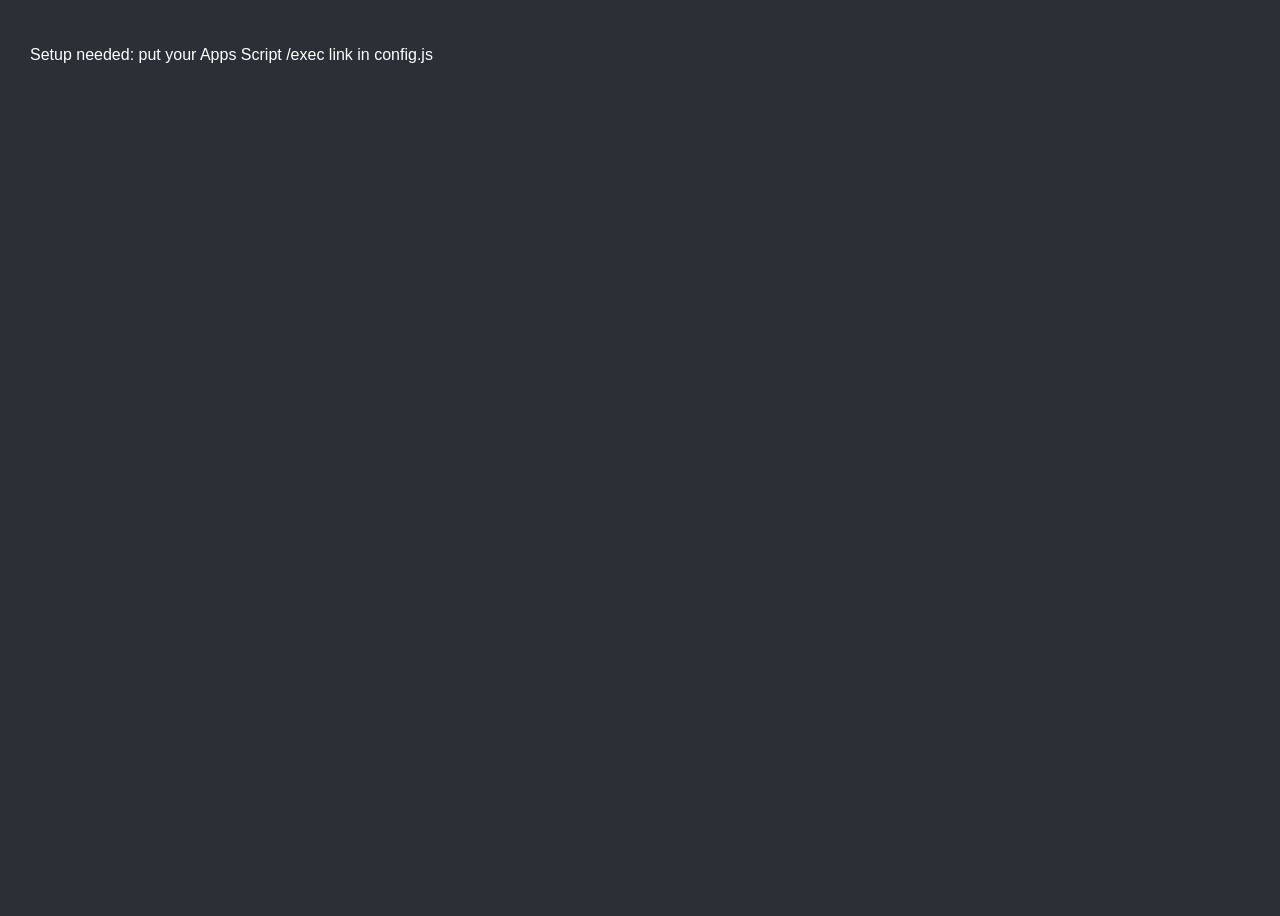
==== domain-hosting/index.html @ 6570f395 "Armedias ISP Software: Apps Script app, Master Console, domain pages Co-Authored-By: Claude Opus 5.5" ====
<!DOCTYPE html>
<html lang="en">
<head>
  <meta charset="UTF-8">
  <meta name="viewport" content="width=device-width, initial-scale=1.0">
  <title>Armedias ISP Software — Login</title>
  <link rel="icon" type="image/png" href="/logo.png">
  <style>
    html, body { margin:0; padding:0; height:100%; background:#2B2F36; }
    iframe { position:fixed; inset:0; width:100%; height:100%; border:0; display:block; }
  </style>
</head>
<body>
  <!-- The Google link comes from /config.js -->
  <iframe id="app"
          title="Armedias ISP Software"
          allow="clipboard-write"></iframe>
  <script src="/config.js"></script>
  <script>
    var u = window.ARMEDIAS_APP_URL || '';
    if (!/^https:\/\/script\.google\.com\//.test(u)) {
      document.body.innerHTML = '<p style="color:#fff;font-family:sans-serif;padding:30px">Setup needed: put your Apps Script /exec link in config.js</p>';
    } else {
      document.getElementById('app').src = u + '';
    }
  </script>
</body>
</html>
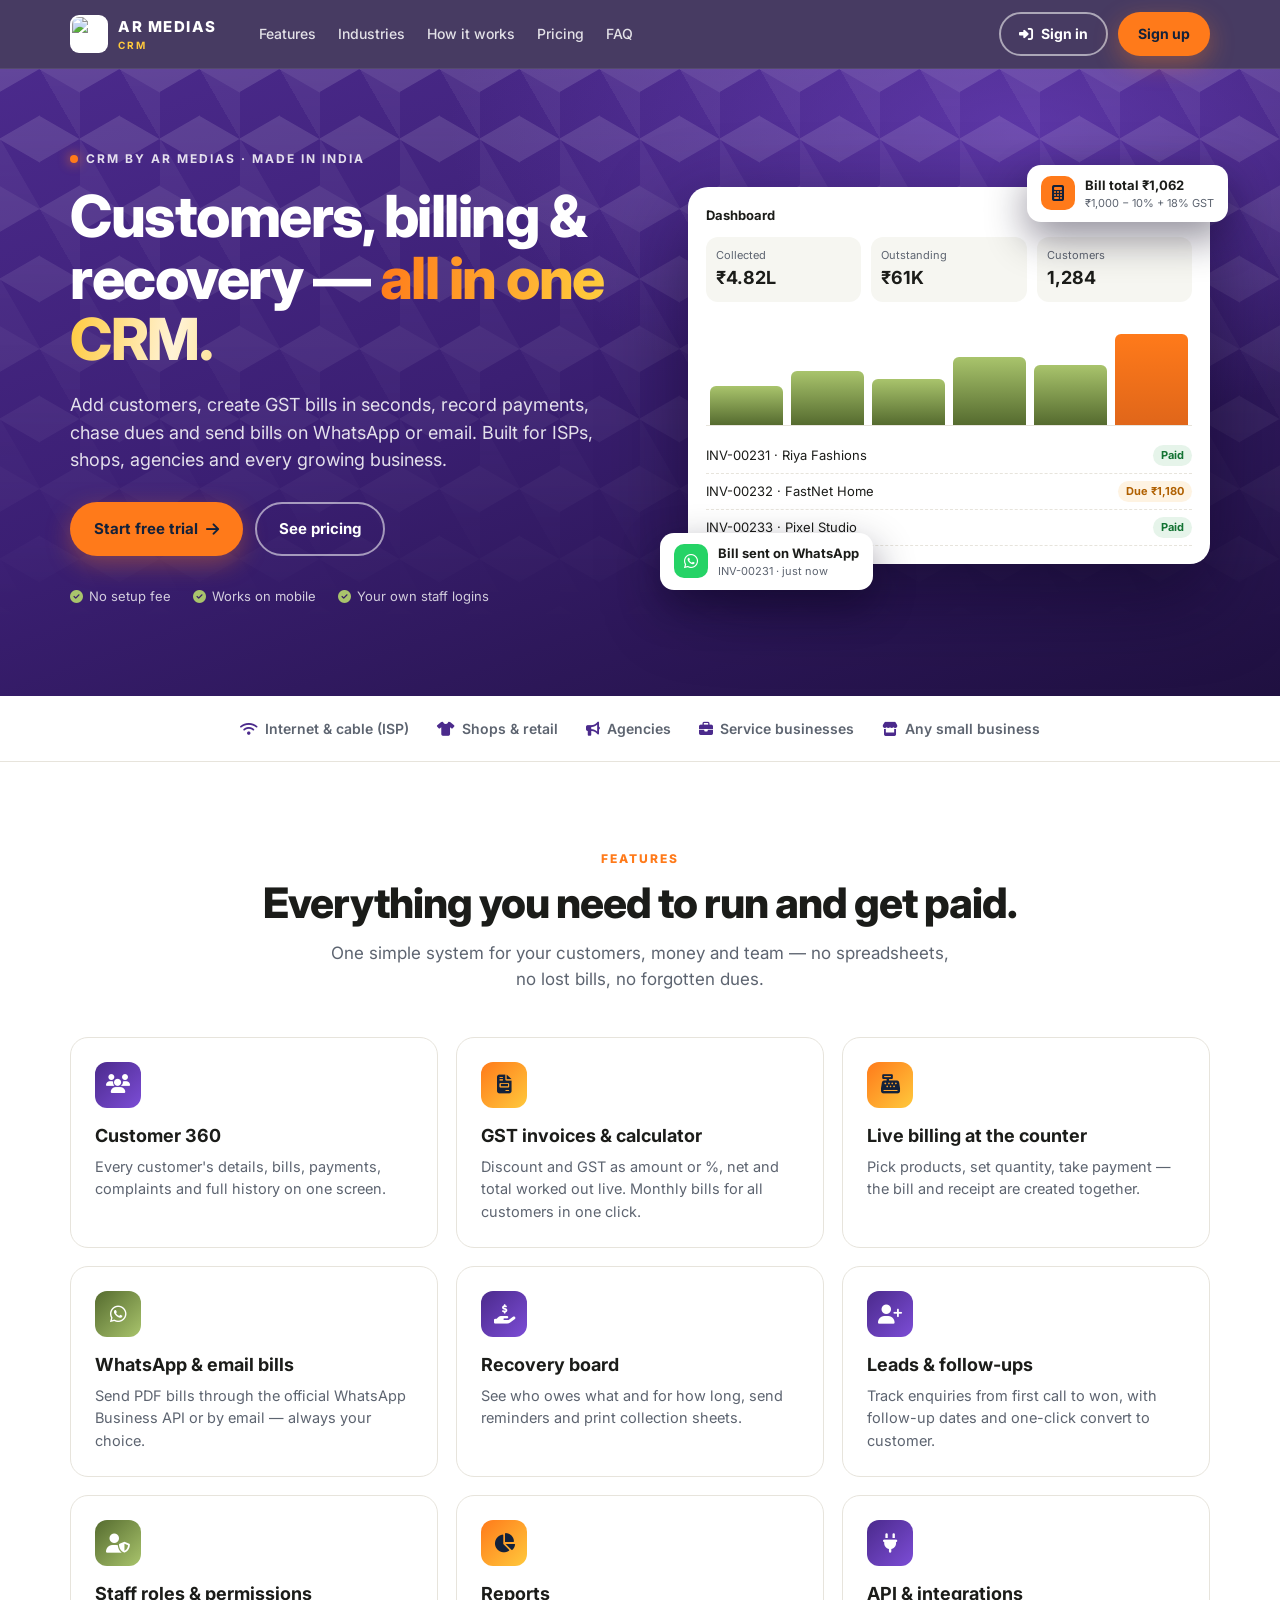
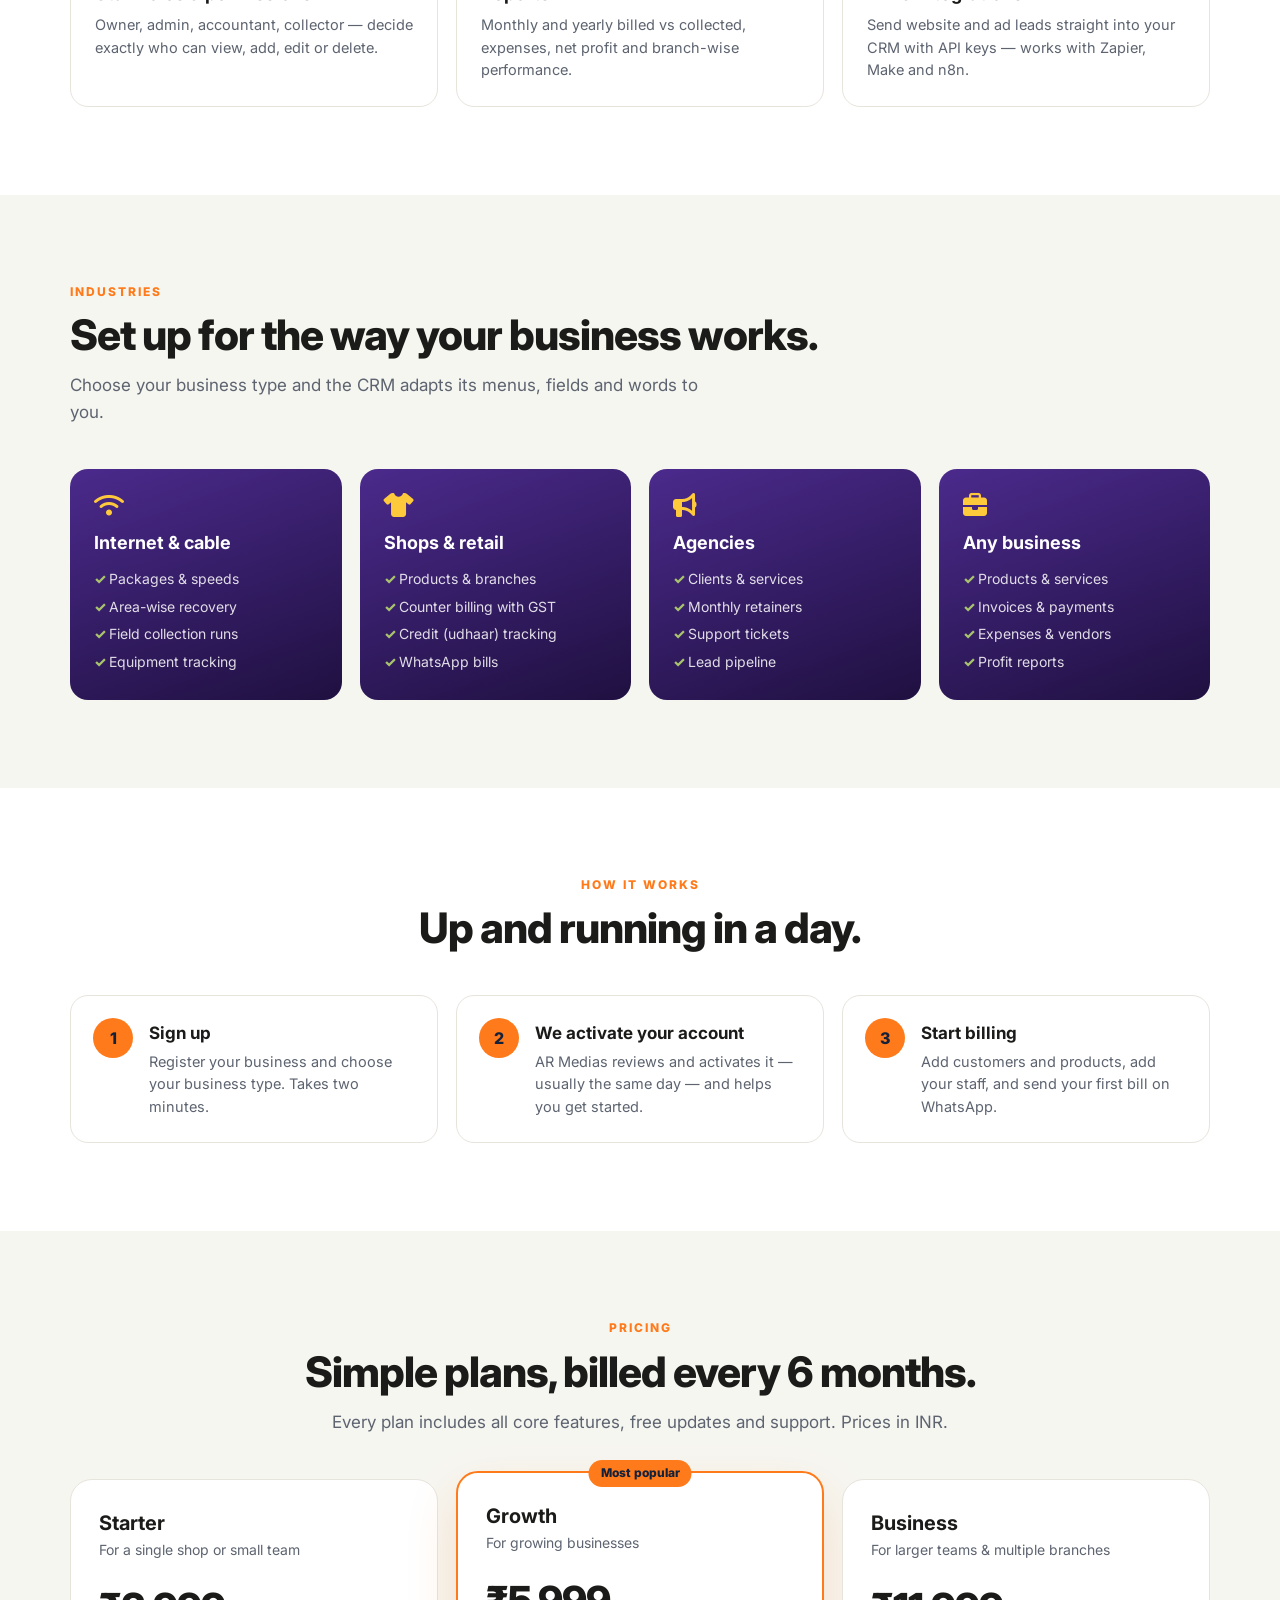
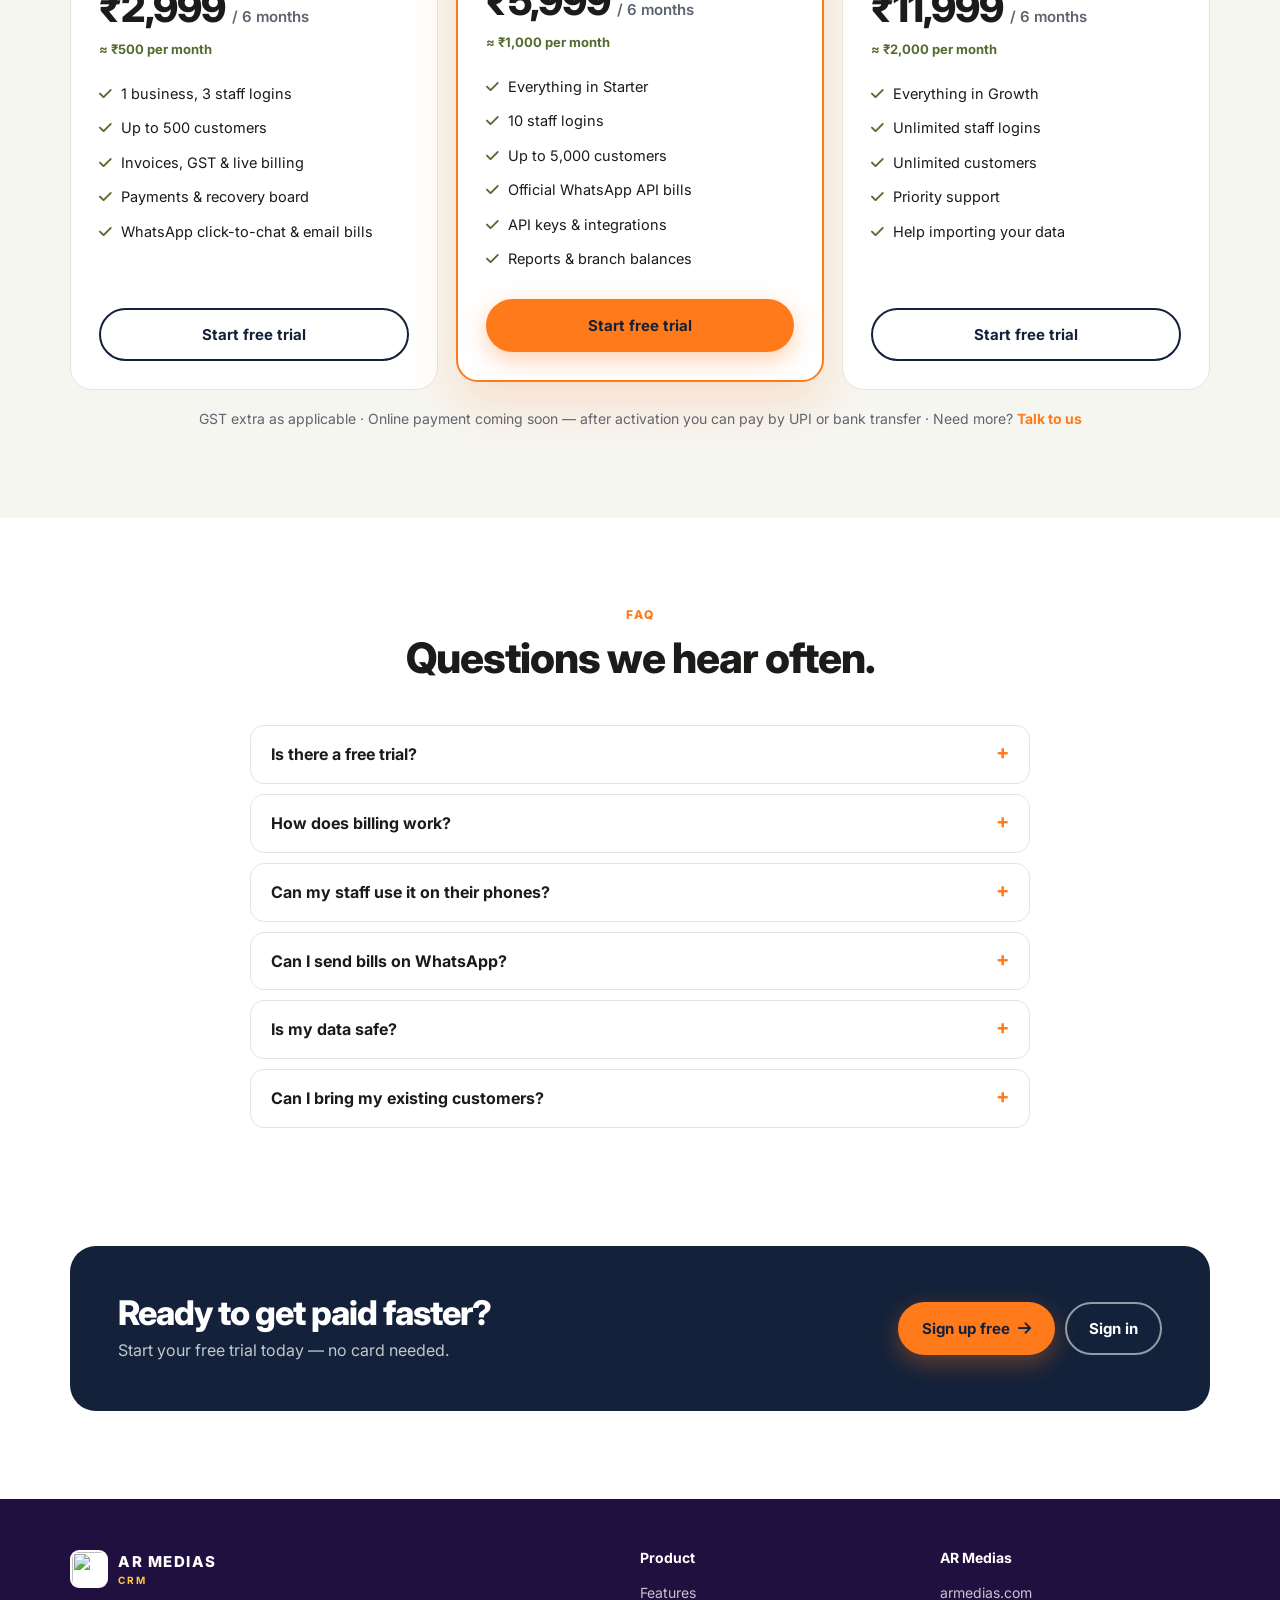
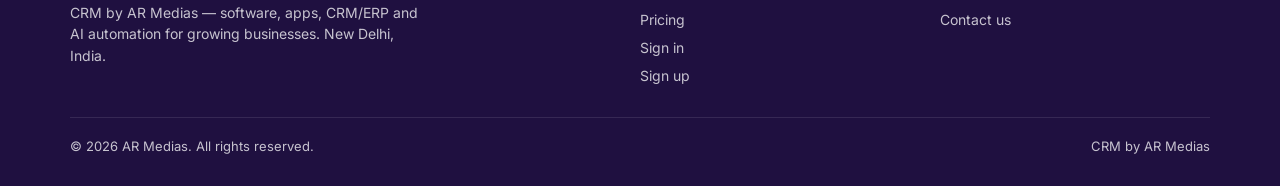
==== commit 73498d3c: "Sales landing page at crm.armedias.com (AR Medias style, pricing, sign in/up top-right), app moved t" ====
--- a/domain-hosting/index.html
+++ b/domain-hosting/index.html
@@ -3,26 +3,346 @@
 <head>
   <meta charset="UTF-8">
   <meta name="viewport" content="width=device-width, initial-scale=1.0">
-  <title>Armedias ISP Software — Login</title>
+  <title>AR Medias CRM — Customers, billing & recovery for growing businesses</title>
+  <meta name="description" content="AR Medias CRM: manage customers, leads, invoices with GST, live billing, payments, recovery and WhatsApp/email bills in one place. Built for ISPs, retail shops, agencies and service businesses in India.">
+  <meta property="og:title" content="AR Medias CRM — CRM by AR Medias">
+  <meta property="og:description" content="Customers, billing, GST invoices, recovery and WhatsApp bills in one simple CRM.">
+  <meta property="og:image" content="https://crm.armedias.com/logo.png">
+  <meta name="theme-color" content="#3B1F73">
   <link rel="icon" type="image/png" href="/logo.png">
+  <link rel="preconnect" href="https://fonts.googleapis.com">
+  <link rel="preconnect" href="https://fonts.gstatic.com" crossorigin>
+  <link href="https://fonts.googleapis.com/css2?family=Inter:wght@400;500;600;700;800&display=swap" rel="stylesheet">
+  <link rel="stylesheet" href="https://cdnjs.cloudflare.com/ajax/libs/font-awesome/6.5.1/css/all.min.css">
   <style>
-    html, body { margin:0; padding:0; height:100%; background:#2B2F36; }
-    iframe { position:fixed; inset:0; width:100%; height:100%; border:0; display:block; }
+    /* AR Medias design system (from armedias.com) */
+    :root {
+      --purple-1:#4B2A8C; --purple-2:#3B1F73; --purple-3:#1F1040; --violet:#7C4DD6;
+      --orange:#FF7A1A; --gold:#FFC93C; --cream:#FFF3D6;
+      --navy:#13213A; --ink:#1B1C19; --muted:#5d6470; --line:#e7e4dc; --soft:#f6f6f1;
+      --green:#556B2F; --green-2:#A9C46C;
+      --radius:18px;
+    }
+    * { box-sizing:border-box; margin:0; padding:0; }
+    html { scroll-behavior:smooth; }
+    body { font-family:'Inter', ui-sans-serif, system-ui, sans-serif; color:var(--ink); background:#fff; line-height:1.55; -webkit-font-smoothing:antialiased; }
+    a { color:inherit; text-decoration:none; }
+    img { max-width:100%; display:block; }
+    .wrap { max-width:1180px; margin:0 auto; padding:0 20px; }
+    .gold { background:linear-gradient(100deg, #FF7A1A 0%, #FFC93C 30%, #FFF3D6 45%, #FFC93C 60%, #FF7A1A 100%); background-size:200% auto;
+            -webkit-background-clip:text; background-clip:text; color:transparent; animation:shine 6s linear infinite; }
+    @keyframes shine { to { background-position:200% center; } }
+    @media (prefers-reduced-motion: reduce) { .gold { animation:none; } }
+
+    /* buttons */
+    .btn { display:inline-flex; align-items:center; justify-content:center; gap:8px; border-radius:999px; padding:13px 22px; font-weight:700; font-size:15px; border:2px solid transparent; cursor:pointer; transition:transform .15s, box-shadow .15s, background .15s; white-space:nowrap; }
+    .btn:hover { transform:translateY(-1px); }
+    .btn-orange { background:var(--orange); color:var(--navy); box-shadow:0 8px 24px rgba(255,122,26,.35); }
+    .btn-orange:hover { box-shadow:0 10px 30px rgba(255,122,26,.5); }
+    .btn-ghost { border-color:rgba(255,255,255,.55); color:#fff; }
+    .btn-ghost:hover { background:rgba(255,255,255,.1); }
+    .btn-navy { background:var(--navy); color:#fff; }
+    .btn-line { border-color:var(--navy); color:var(--navy); }
+
+    /* nav */
+    .nav { position:sticky; top:0; z-index:50; background:rgba(31,16,64,.82); backdrop-filter:blur(12px); -webkit-backdrop-filter:blur(12px); border-bottom:1px solid rgba(255,255,255,.08); }
+    .nav .wrap { display:flex; align-items:center; gap:24px; height:68px; }
+    .brand { display:flex; align-items:center; gap:10px; color:#fff; font-weight:800; letter-spacing:1.5px; font-size:15px; }
+    .brand img { width:38px; height:38px; border-radius:9px; background:#fff; padding:2px; }
+    .brand small { display:block; font-size:10px; letter-spacing:2px; color:var(--gold); font-weight:700; }
+    .nav-links { display:flex; gap:22px; margin-left:18px; }
+    .nav-links a { color:rgba(255,255,255,.85); font-size:14px; font-weight:500; }
+    .nav-links a:hover { color:#fff; }
+    .nav-cta { margin-left:auto; display:flex; gap:10px; align-items:center; }
+    .nav-cta .btn { padding:9px 18px; font-size:14px; }
+    .menu-btn { display:none; margin-left:auto; background:none; border:none; color:#fff; font-size:22px; cursor:pointer; }
+
+    /* hero */
+    .hero { position:relative; overflow:hidden; color:#fff;
+      background:radial-gradient(960px 480px at 80% 10%, rgba(124,77,214,.5), transparent 60%), linear-gradient(160deg, var(--purple-1) 0%, var(--purple-2) 45%, var(--purple-3) 100%); }
+    .hero::before { content:''; position:absolute; inset:0; opacity:.13;
+      background-image:linear-gradient(30deg, #fff 12%, transparent 12.5%, transparent 87%, #fff 87.5%, #fff), linear-gradient(150deg, #fff 12%, transparent 12.5%, transparent 87%, #fff 87.5%, #fff), linear-gradient(30deg, #fff 12%, transparent 12.5%, transparent 87%, #fff 87.5%, #fff), linear-gradient(150deg, #fff 12%, transparent 12.5%, transparent 87%, #fff 87.5%, #fff), linear-gradient(60deg, #ffffff77 25%, transparent 25.5%, transparent 75%, #ffffff77 75%, #ffffff77);
+      background-size:80px 140px; background-position:0 0, 0 0, 40px 70px, 40px 70px, 0 0; mask-image:linear-gradient(to bottom, #000, transparent 90%); -webkit-mask-image:linear-gradient(to bottom, #000, transparent 90%); }
+    .hero .wrap { position:relative; display:grid; grid-template-columns:1.05fr .95fr; gap:40px; align-items:center; padding-top:76px; padding-bottom:90px; }
+    .eyebrow { display:inline-flex; align-items:center; gap:8px; font-size:12px; font-weight:700; letter-spacing:2px; text-transform:uppercase; color:rgba(255,255,255,.85); margin-bottom:18px; }
+    .eyebrow::before { content:''; width:8px; height:8px; border-radius:50%; background:var(--orange); box-shadow:0 0 12px var(--orange); }
+    h1 { font-size:58px; line-height:1.06; letter-spacing:-1.5px; font-weight:800; margin-bottom:20px; }
+    .lead { font-size:18px; color:rgba(255,255,255,.86); max-width:560px; margin-bottom:28px; }
+    .hero-ctas { display:flex; gap:12px; flex-wrap:wrap; margin-bottom:30px; }
+    .trust { display:flex; gap:22px; flex-wrap:wrap; font-size:13px; color:rgba(255,255,255,.78); }
+    .trust i { color:var(--green-2); margin-right:6px; }
+
+    /* hero mock */
+    .mock { position:relative; }
+    .mock-card { background:#fff; color:var(--ink); border-radius:20px; box-shadow:0 30px 80px rgba(10,4,30,.5); padding:18px; }
+    .mock-top { display:flex; justify-content:space-between; align-items:center; margin-bottom:12px; font-size:13px; color:var(--muted); }
+    .mock-top b { color:var(--ink); }
+    .mock-kpis { display:grid; grid-template-columns:repeat(3,1fr); gap:10px; margin-bottom:14px; }
+    .kpi { background:var(--soft); border-radius:12px; padding:10px; }
+    .kpi span { font-size:11px; color:var(--muted); display:block; }
+    .kpi b { font-size:18px; }
+    .bars { display:flex; align-items:flex-end; gap:8px; height:110px; padding:6px 4px 0; border-bottom:1px solid var(--line); }
+    .bars i { flex:1; border-radius:6px 6px 0 0; background:linear-gradient(to top, var(--green), var(--green-2)); }
+    .bars i.hi { background:linear-gradient(to top, #e0661a, var(--orange)); }
+    .mock-rows { margin-top:12px; font-size:13px; }
+    .mock-rows div { display:flex; justify-content:space-between; padding:7px 0; border-bottom:1px dashed var(--line); }
+    .pill { font-size:11px; font-weight:700; padding:2px 8px; border-radius:999px; }
+    .pill.ok { background:#e6f4ea; color:#137333; } .pill.due { background:#fef3e2; color:#b06000; }
+    .float { position:absolute; background:#fff; color:var(--ink); border-radius:14px; padding:10px 14px; box-shadow:0 16px 40px rgba(10,4,30,.45); font-size:13px; display:flex; gap:10px; align-items:center; }
+    .float .ic { width:34px; height:34px; border-radius:10px; display:grid; place-items:center; color:#fff; font-size:16px; }
+    .float.wa { left:-28px; bottom:-26px; } .float.wa .ic { background:#25D366; }
+    .float.gst { right:-18px; top:-22px; } .float.gst .ic { background:var(--orange); color:var(--navy); }
+    .float small { display:block; color:var(--muted); font-size:11px; }
+
+    /* sections */
+    section { padding:88px 0; }
+    .soft { background:var(--soft); }
+    .kicker { font-size:12px; font-weight:800; letter-spacing:2px; text-transform:uppercase; color:var(--orange); margin-bottom:10px; }
+    h2 { font-size:42px; line-height:1.12; letter-spacing:-1px; font-weight:800; margin-bottom:14px; color:var(--ink); }
+    .sub { color:var(--muted); font-size:17px; max-width:640px; }
+    .head { margin-bottom:44px; }
+    .head.center { text-align:center; } .head.center .sub { margin:0 auto; }
+
+    .strip { background:#fff; border-bottom:1px solid var(--line); padding:22px 0; }
+    .strip .wrap { display:flex; gap:28px; flex-wrap:wrap; justify-content:center; align-items:center; color:var(--muted); font-weight:600; font-size:14px; }
+    .strip i { color:var(--purple-1); margin-right:7px; }
+
+    .grid { display:grid; gap:18px; }
+    .g3 { grid-template-columns:repeat(3, 1fr); } .g4 { grid-template-columns:repeat(4, 1fr); }
+    .card { background:#fff; border:1px solid var(--line); border-radius:var(--radius); padding:24px; transition:transform .15s, box-shadow .15s; }
+    .card:hover { transform:translateY(-3px); box-shadow:0 14px 34px rgba(31,16,64,.1); }
+    .card .ic { width:46px; height:46px; border-radius:12px; display:grid; place-items:center; font-size:19px; margin-bottom:14px; color:#fff; background:linear-gradient(135deg, var(--purple-1), var(--violet)); }
+    .card .ic.o { background:linear-gradient(135deg, var(--orange), var(--gold)); color:var(--navy); }
+    .card .ic.g { background:linear-gradient(135deg, var(--green), var(--green-2)); }
+    .card h3 { font-size:18px; margin-bottom:6px; }
+    .card p { color:var(--muted); font-size:14.5px; }
+
+    .ind { border-radius:var(--radius); padding:24px; color:#fff; background:linear-gradient(160deg, var(--purple-1), var(--purple-3)); }
+    .ind i { font-size:24px; color:var(--gold); margin-bottom:12px; display:block; }
+    .ind h3 { margin-bottom:8px; font-size:18px; }
+    .ind ul { list-style:none; font-size:14px; color:rgba(255,255,255,.85); }
+    .ind li { padding:3px 0; } .ind li::before { content:'✓ '; color:var(--green-2); font-weight:800; }
+
+    .steps { counter-reset:s; }
+    .step { position:relative; padding:24px 24px 24px 78px; background:#fff; border:1px solid var(--line); border-radius:var(--radius); }
+    .step::before { counter-increment:s; content:counter(s); position:absolute; left:22px; top:22px; width:40px; height:40px; border-radius:50%; display:grid; place-items:center; font-weight:800; background:var(--orange); color:var(--navy); }
+    .step h3 { font-size:17px; margin-bottom:4px; } .step p { color:var(--muted); font-size:14.5px; }
+
+    /* pricing */
+    .price-note { text-align:center; color:var(--muted); font-size:14px; margin-top:18px; }
+    .plan { position:relative; background:#fff; border:1px solid var(--line); border-radius:22px; padding:28px; display:flex; flex-direction:column; }
+    .plan.hot { border:2px solid var(--orange); box-shadow:0 22px 50px rgba(255,122,26,.18); transform:translateY(-8px); }
+    .plan .tag { position:absolute; top:-13px; left:50%; transform:translateX(-50%); background:var(--orange); color:var(--navy); font-size:12px; font-weight:800; padding:4px 12px; border-radius:999px; }
+    .plan h3 { font-size:20px; } .plan .for { color:var(--muted); font-size:14px; margin-bottom:16px; }
+    .amount { font-size:40px; font-weight:800; letter-spacing:-1px; }
+    .amount small { font-size:15px; color:var(--muted); font-weight:600; letter-spacing:0; }
+    .permo { color:var(--green); font-weight:700; font-size:13px; margin-bottom:18px; }
+    .plan ul { list-style:none; margin-bottom:22px; flex:1; }
+    .plan li { padding:6px 0; font-size:14.5px; display:flex; gap:9px; }
+    .plan li i { color:var(--green); margin-top:4px; }
+    .plan .btn { width:100%; }
+
+    .faq details { background:#fff; border:1px solid var(--line); border-radius:14px; padding:16px 20px; margin-bottom:10px; }
+    .faq summary { cursor:pointer; font-weight:700; list-style:none; display:flex; justify-content:space-between; gap:12px; }
+    .faq summary::after { content:'+'; color:var(--orange); font-size:20px; line-height:1; }
+    .faq details[open] summary::after { content:'–'; }
+    .faq p { color:var(--muted); margin-top:10px; font-size:15px; }
+
+    .cta-band { background:var(--navy); color:#fff; border-radius:26px; padding:48px; display:flex; justify-content:space-between; align-items:center; gap:24px; flex-wrap:wrap; }
+    .cta-band h2 { color:#fff; font-size:34px; margin-bottom:6px; }
+    .cta-band p { color:rgba(255,255,255,.75); }
+
+    footer { background:var(--purple-3); color:rgba(255,255,255,.75); padding:48px 0 30px; font-size:14px; }
+    footer .cols { display:grid; grid-template-columns:2fr 1fr 1fr; gap:30px; margin-bottom:28px; }
+    footer h4 { color:#fff; margin-bottom:10px; font-size:14px; }
+    footer a { display:block; padding:3px 0; } footer a:hover { color:#fff; }
+    footer .copy { border-top:1px solid rgba(255,255,255,.1); padding-top:18px; display:flex; justify-content:space-between; flex-wrap:wrap; gap:10px; font-size:13px; }
+
+    /* responsive */
+    @media (max-width: 980px) {
+      .hero .wrap { grid-template-columns:1fr; padding-top:48px; }
+      .mock { max-width:520px; margin:10px auto 30px; }
+      .g4 { grid-template-columns:repeat(2,1fr); } .g3 { grid-template-columns:1fr 1fr; }
+      .plan.hot { transform:none; }
+    }
+    @media (max-width: 760px) {
+      .nav-links { display:none; position:absolute; top:68px; left:0; right:0; background:var(--purple-3); flex-direction:column; padding:16px 20px; gap:14px; margin:0; }
+      .nav-links.open { display:flex; }
+      .menu-btn { display:block; margin-left:0; }
+      .nav-cta { margin-left:auto; }
+      .nav-cta .btn { padding:8px 12px; font-size:13px; }
+      h1 { font-size:38px; letter-spacing:-1px; } h2 { font-size:30px; }
+      section { padding:62px 0; }
+      .g3, .g4 { grid-template-columns:1fr; }
+      .float.wa { left:4px; bottom:-30px; } .float.gst { right:4px; }
+      .cta-band { padding:30px; }
+      footer .cols { grid-template-columns:1fr; }
+    }
   </style>
 </head>
 <body>
-  <!-- The Google link comes from /config.js -->
-  <iframe id="app"
-          title="Armedias ISP Software"
-          allow="clipboard-write"></iframe>
-  <script src="/config.js"></script>
+  <!-- ============ NAV ============ -->
+  <nav class="nav">
+    <div class="wrap">
+      <button class="menu-btn" aria-label="Menu" onclick="document.getElementById('links').classList.toggle('open')"><i class="fas fa-bars"></i></button>
+      <a class="brand" href="/"><img src="/logo.png" alt="AR Medias"><span>AR MEDIAS<small>CRM</small></span></a>
+      <div class="nav-links" id="links">
+        <a href="#features">Features</a><a href="#industries">Industries</a><a href="#how">How it works</a><a href="#pricing">Pricing</a><a href="#faq">FAQ</a>
+      </div>
+      <div class="nav-cta">
+        <a class="btn btn-ghost signin" href="/app"><i class="fas fa-right-to-bracket"></i> Sign in</a>
+        <a class="btn btn-orange" href="/app?signup">Sign up</a>
+      </div>
+    </div>
+  </nav>
+
+  <!-- ============ HERO ============ -->
+  <header class="hero">
+    <div class="wrap">
+      <div>
+        <div class="eyebrow">CRM by AR Medias · Made in India</div>
+        <h1>Customers, billing &amp; recovery — <span class="gold">all in one CRM.</span></h1>
+        <p class="lead">Add customers, create GST bills in seconds, record payments, chase dues and send bills on WhatsApp or email. Built for ISPs, shops, agencies and every growing business.</p>
+        <div class="hero-ctas">
+          <a class="btn btn-orange" href="/app?signup">Start free trial <i class="fas fa-arrow-right"></i></a>
+          <a class="btn btn-ghost" href="#pricing">See pricing</a>
+        </div>
+        <div class="trust"><span><i class="fas fa-circle-check"></i>No setup fee</span><span><i class="fas fa-circle-check"></i>Works on mobile</span><span><i class="fas fa-circle-check"></i>Your own staff logins</span></div>
+      </div>
+      <div class="mock" aria-hidden="true">
+        <div class="mock-card">
+          <div class="mock-top"><b>Dashboard</b><span>This month</span></div>
+          <div class="mock-kpis">
+            <div class="kpi"><span>Collected</span><b>₹4.82L</b></div>
+            <div class="kpi"><span>Outstanding</span><b>₹61K</b></div>
+            <div class="kpi"><span>Customers</span><b>1,284</b></div>
+          </div>
+          <div class="bars"><i style="height:38%"></i><i style="height:52%"></i><i style="height:45%"></i><i style="height:66%"></i><i style="height:58%"></i><i class="hi" style="height:88%"></i></div>
+          <div class="mock-rows">
+            <div><span>INV-00231 · Riya Fashions</span><span class="pill ok">Paid</span></div>
+            <div><span>INV-00232 · FastNet Home</span><span class="pill due">Due ₹1,180</span></div>
+            <div><span>INV-00233 · Pixel Studio</span><span class="pill ok">Paid</span></div>
+          </div>
+        </div>
+        <div class="float gst"><div class="ic"><i class="fas fa-calculator"></i></div><div><b>Bill total ₹1,062</b><small>₹1,000 − 10% + 18% GST</small></div></div>
+        <div class="float wa"><div class="ic"><i class="fab fa-whatsapp"></i></div><div><b>Bill sent on WhatsApp</b><small>INV-00231 · just now</small></div></div>
+      </div>
+    </div>
+  </header>
+
+  <div class="strip"><div class="wrap">
+    <span><i class="fas fa-wifi"></i>Internet &amp; cable (ISP)</span><span><i class="fas fa-shirt"></i>Shops &amp; retail</span><span><i class="fas fa-bullhorn"></i>Agencies</span><span><i class="fas fa-briefcase"></i>Service businesses</span><span><i class="fas fa-store"></i>Any small business</span>
+  </div></div>
+
+  <!-- ============ FEATURES ============ -->
+  <section id="features">
+    <div class="wrap">
+      <div class="head center"><div class="kicker">Features</div><h2>Everything you need to run and get paid.</h2><p class="sub">One simple system for your customers, money and team — no spreadsheets, no lost bills, no forgotten dues.</p></div>
+      <div class="grid g3">
+        <div class="card"><div class="ic"><i class="fas fa-users"></i></div><h3>Customer 360</h3><p>Every customer's details, bills, payments, complaints and full history on one screen.</p></div>
+        <div class="card"><div class="ic o"><i class="fas fa-file-invoice"></i></div><h3>GST invoices &amp; calculator</h3><p>Discount and GST as amount or %, net and total worked out live. Monthly bills for all customers in one click.</p></div>
+        <div class="card"><div class="ic o"><i class="fas fa-cash-register"></i></div><h3>Live billing at the counter</h3><p>Pick products, set quantity, take payment — the bill and receipt are created together.</p></div>
+        <div class="card"><div class="ic g"><i class="fab fa-whatsapp"></i></div><h3>WhatsApp &amp; email bills</h3><p>Send PDF bills through the official WhatsApp Business API or by email — always your choice.</p></div>
+        <div class="card"><div class="ic"><i class="fas fa-hand-holding-dollar"></i></div><h3>Recovery board</h3><p>See who owes what and for how long, send reminders and print collection sheets.</p></div>
+        <div class="card"><div class="ic"><i class="fas fa-user-plus"></i></div><h3>Leads &amp; follow-ups</h3><p>Track enquiries from first call to won, with follow-up dates and one-click convert to customer.</p></div>
+        <div class="card"><div class="ic g"><i class="fas fa-user-shield"></i></div><h3>Staff roles &amp; permissions</h3><p>Owner, admin, accountant, collector — decide exactly who can view, add, edit or delete.</p></div>
+        <div class="card"><div class="ic o"><i class="fas fa-chart-pie"></i></div><h3>Reports</h3><p>Monthly and yearly billed vs collected, expenses, net profit and branch-wise performance.</p></div>
+        <div class="card"><div class="ic"><i class="fas fa-plug"></i></div><h3>API &amp; integrations</h3><p>Send website and ad leads straight into your CRM with API keys — works with Zapier, Make and n8n.</p></div>
+      </div>
+    </div>
+  </section>
+
+  <!-- ============ INDUSTRIES ============ -->
+  <section id="industries" class="soft">
+    <div class="wrap">
+      <div class="head"><div class="kicker">Industries</div><h2>Set up for the way your business works.</h2><p class="sub">Choose your business type and the CRM adapts its menus, fields and words to you.</p></div>
+      <div class="grid g4">
+        <div class="ind"><i class="fas fa-wifi"></i><h3>Internet &amp; cable</h3><ul><li>Packages &amp; speeds</li><li>Area-wise recovery</li><li>Field collection runs</li><li>Equipment tracking</li></ul></div>
+        <div class="ind"><i class="fas fa-shirt"></i><h3>Shops &amp; retail</h3><ul><li>Products &amp; branches</li><li>Counter billing with GST</li><li>Credit (udhaar) tracking</li><li>WhatsApp bills</li></ul></div>
+        <div class="ind"><i class="fas fa-bullhorn"></i><h3>Agencies</h3><ul><li>Clients &amp; services</li><li>Monthly retainers</li><li>Support tickets</li><li>Lead pipeline</li></ul></div>
+        <div class="ind"><i class="fas fa-briefcase"></i><h3>Any business</h3><ul><li>Products &amp; services</li><li>Invoices &amp; payments</li><li>Expenses &amp; vendors</li><li>Profit reports</li></ul></div>
+      </div>
+    </div>
+  </section>
+
+  <!-- ============ HOW IT WORKS ============ -->
+  <section id="how">
+    <div class="wrap">
+      <div class="head center"><div class="kicker">How it works</div><h2>Up and running in a day.</h2></div>
+      <div class="grid g3 steps">
+        <div class="step"><h3>Sign up</h3><p>Register your business and choose your business type. Takes two minutes.</p></div>
+        <div class="step"><h3>We activate your account</h3><p>AR Medias reviews and activates it — usually the same day — and helps you get started.</p></div>
+        <div class="step"><h3>Start billing</h3><p>Add customers and products, add your staff, and send your first bill on WhatsApp.</p></div>
+      </div>
+    </div>
+  </section>
+
+  <!-- ============ PRICING ============ -->
+  <section id="pricing" class="soft">
+    <div class="wrap">
+      <div class="head center"><div class="kicker">Pricing</div><h2>Simple plans, billed every 6 months.</h2><p class="sub">Every plan includes all core features, free updates and support. Prices in INR.</p></div>
+      <div class="grid g3" id="plans"></div>
+      <p class="price-note">GST extra as applicable · Online payment coming soon — after activation you can pay by UPI or bank transfer · Need more? <a href="https://armedias.com/#contact" style="color:var(--orange);font-weight:700">Talk to us</a></p>
+    </div>
+  </section>
+
+  <!-- ============ FAQ ============ -->
+  <section id="faq">
+    <div class="wrap" style="max-width:820px">
+      <div class="head center"><div class="kicker">FAQ</div><h2>Questions we hear often.</h2></div>
+      <div class="faq">
+        <details><summary>Is there a free trial?</summary><p>Yes. Sign up and we activate a free trial so you can try everything with your own data before you pay.</p></details>
+        <details><summary>How does billing work?</summary><p>Plans are billed every 6 months. We remind you before your plan ends, and you can renew or upgrade any time.</p></details>
+        <details><summary>Can my staff use it on their phones?</summary><p>Yes — it works in any browser on mobile, tablet or computer. Each staff member gets their own login with the permissions you choose.</p></details>
+        <details><summary>Can I send bills on WhatsApp?</summary><p>Yes. Connect your WhatsApp Business number through the official Meta WhatsApp API to send PDF bills, or use the free click-to-chat option. Email bills are included too.</p></details>
+        <details><summary>Is my data safe?</summary><p>Each business has its own separate database. Logins are checked on every action, staff only see what you allow, and every change is recorded in the activity log.</p></details>
+        <details><summary>Can I bring my existing customers?</summary><p>Yes — add them with their old balances, and our team can help you import them when you start.</p></details>
+      </div>
+    </div>
+  </section>
+
+  <!-- ============ CTA ============ -->
+  <section style="padding-top:20px">
+    <div class="wrap">
+      <div class="cta-band">
+        <div><h2>Ready to get paid faster?</h2><p>Start your free trial today — no card needed.</p></div>
+        <div style="display:flex;gap:10px;flex-wrap:wrap"><a class="btn btn-orange" href="/app?signup">Sign up free <i class="fas fa-arrow-right"></i></a><a class="btn btn-ghost" href="/app">Sign in</a></div>
+      </div>
+    </div>
+  </section>
+
+  <footer>
+    <div class="wrap">
+      <div class="cols">
+        <div><a class="brand" href="/" style="margin-bottom:10px"><img src="/logo.png" alt=""><span>AR MEDIAS<small>CRM</small></span></a><p style="max-width:360px">CRM by AR Medias — software, apps, CRM/ERP and AI automation for growing businesses. New Delhi, India.</p></div>
+        <div><h4>Product</h4><a href="#features">Features</a><a href="#pricing">Pricing</a><a href="/app">Sign in</a><a href="/app?signup">Sign up</a></div>
+        <div><h4>AR Medias</h4><a href="https://armedias.com">armedias.com</a><a href="https://armedias.com/#contact">Contact us</a></div>
+      </div>
+      <div class="copy"><span>© <span id="yr"></span> AR Medias. All rights reserved.</span><span>CRM by AR Medias</span></div>
+    </div>
+  </footer>
+
   <script>
-    var u = window.ARMEDIAS_APP_URL || '';
-    if (!/^https:\/\/script\.google\.com\//.test(u)) {
-      document.body.innerHTML = '<p style="color:#fff;font-family:sans-serif;padding:30px">Setup needed: put your Apps Script /exec link in config.js</p>';
-    } else {
-      document.getElementById('app').src = u + '';
-    }
+    // ===== Plans — edit prices / limits here (₹, per 6 months) =====
+    var PLANS = [
+      { name:'Starter',  for:'For a single shop or small team', price:2999,  hot:false,
+        items:['1 business, 3 staff logins','Up to 500 customers','Invoices, GST & live billing','Payments & recovery board','WhatsApp click-to-chat & email bills'] },
+      { name:'Growth',   for:'For growing businesses', price:5999, hot:true,
+        items:['Everything in Starter','10 staff logins','Up to 5,000 customers','Official WhatsApp API bills','API keys & integrations','Reports & branch balances'] },
+      { name:'Business', for:'For larger teams & multiple branches', price:11999, hot:false,
+        items:['Everything in Growth','Unlimited staff logins','Unlimited customers','Priority support','Help importing your data'] }
+    ];
+    var inr = function (n) { return '₹' + n.toLocaleString('en-IN'); };
+    document.getElementById('plans').innerHTML = PLANS.map(function (p) {
+      return '<div class="plan' + (p.hot ? ' hot' : '') + '">' + (p.hot ? '<span class="tag">Most popular</span>' : '') +
+        '<h3>' + p.name + '</h3><div class="for">' + p.for + '</div>' +
+        '<div class="amount">' + inr(p.price) + ' <small>/ 6 months</small></div>' +
+        '<div class="permo">≈ ' + inr(Math.round(p.price / 6)) + ' per month</div>' +
+        '<ul>' + p.items.map(function (i) { return '<li><i class="fas fa-check"></i><span>' + i + '</span></li>'; }).join('') + '</ul>' +
+        '<a class="btn ' + (p.hot ? 'btn-orange' : 'btn-line') + '" href="/app?signup">Start free trial</a></div>';
+    }).join('');
+    document.getElementById('yr').textContent = new Date().getFullYear();
+    document.querySelectorAll('.nav-links a').forEach(function (a) { a.addEventListener('click', function () { document.getElementById('links').classList.remove('open'); }); });
   </script>
 </body>
 </html>
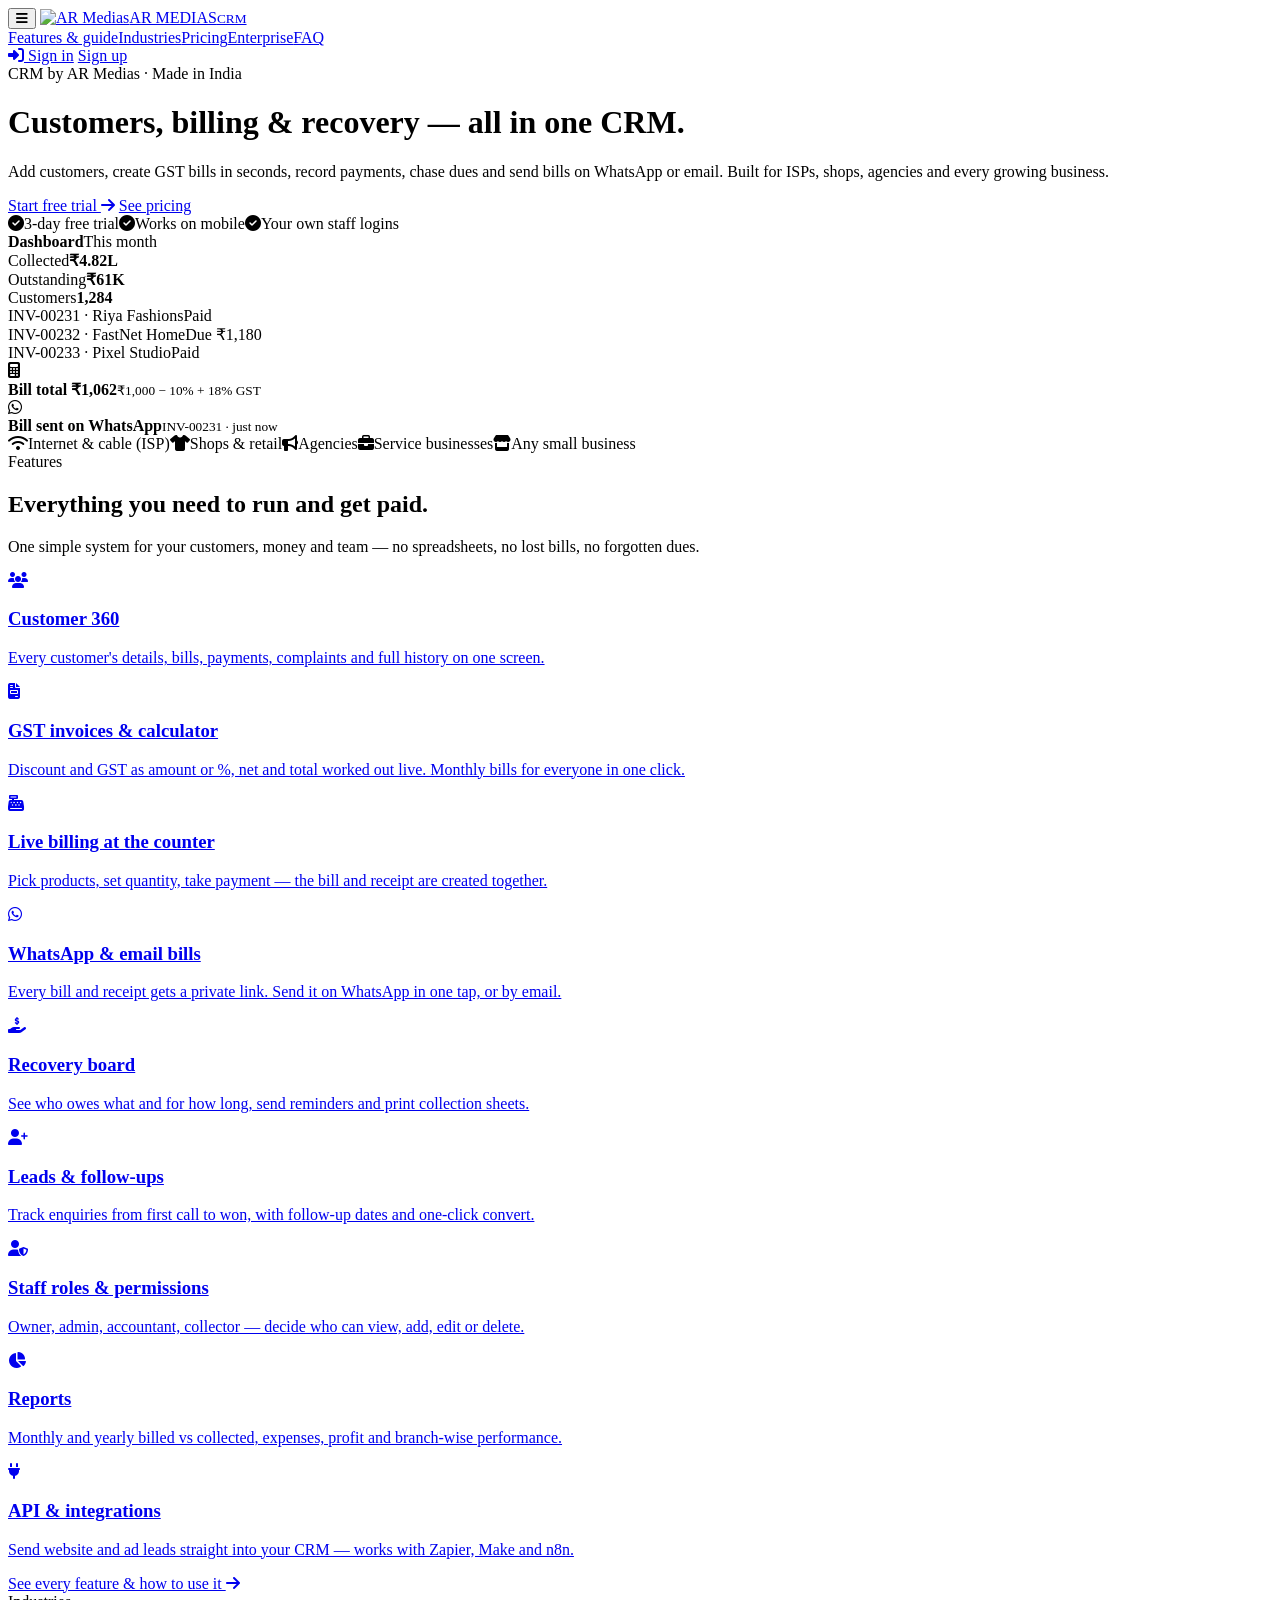
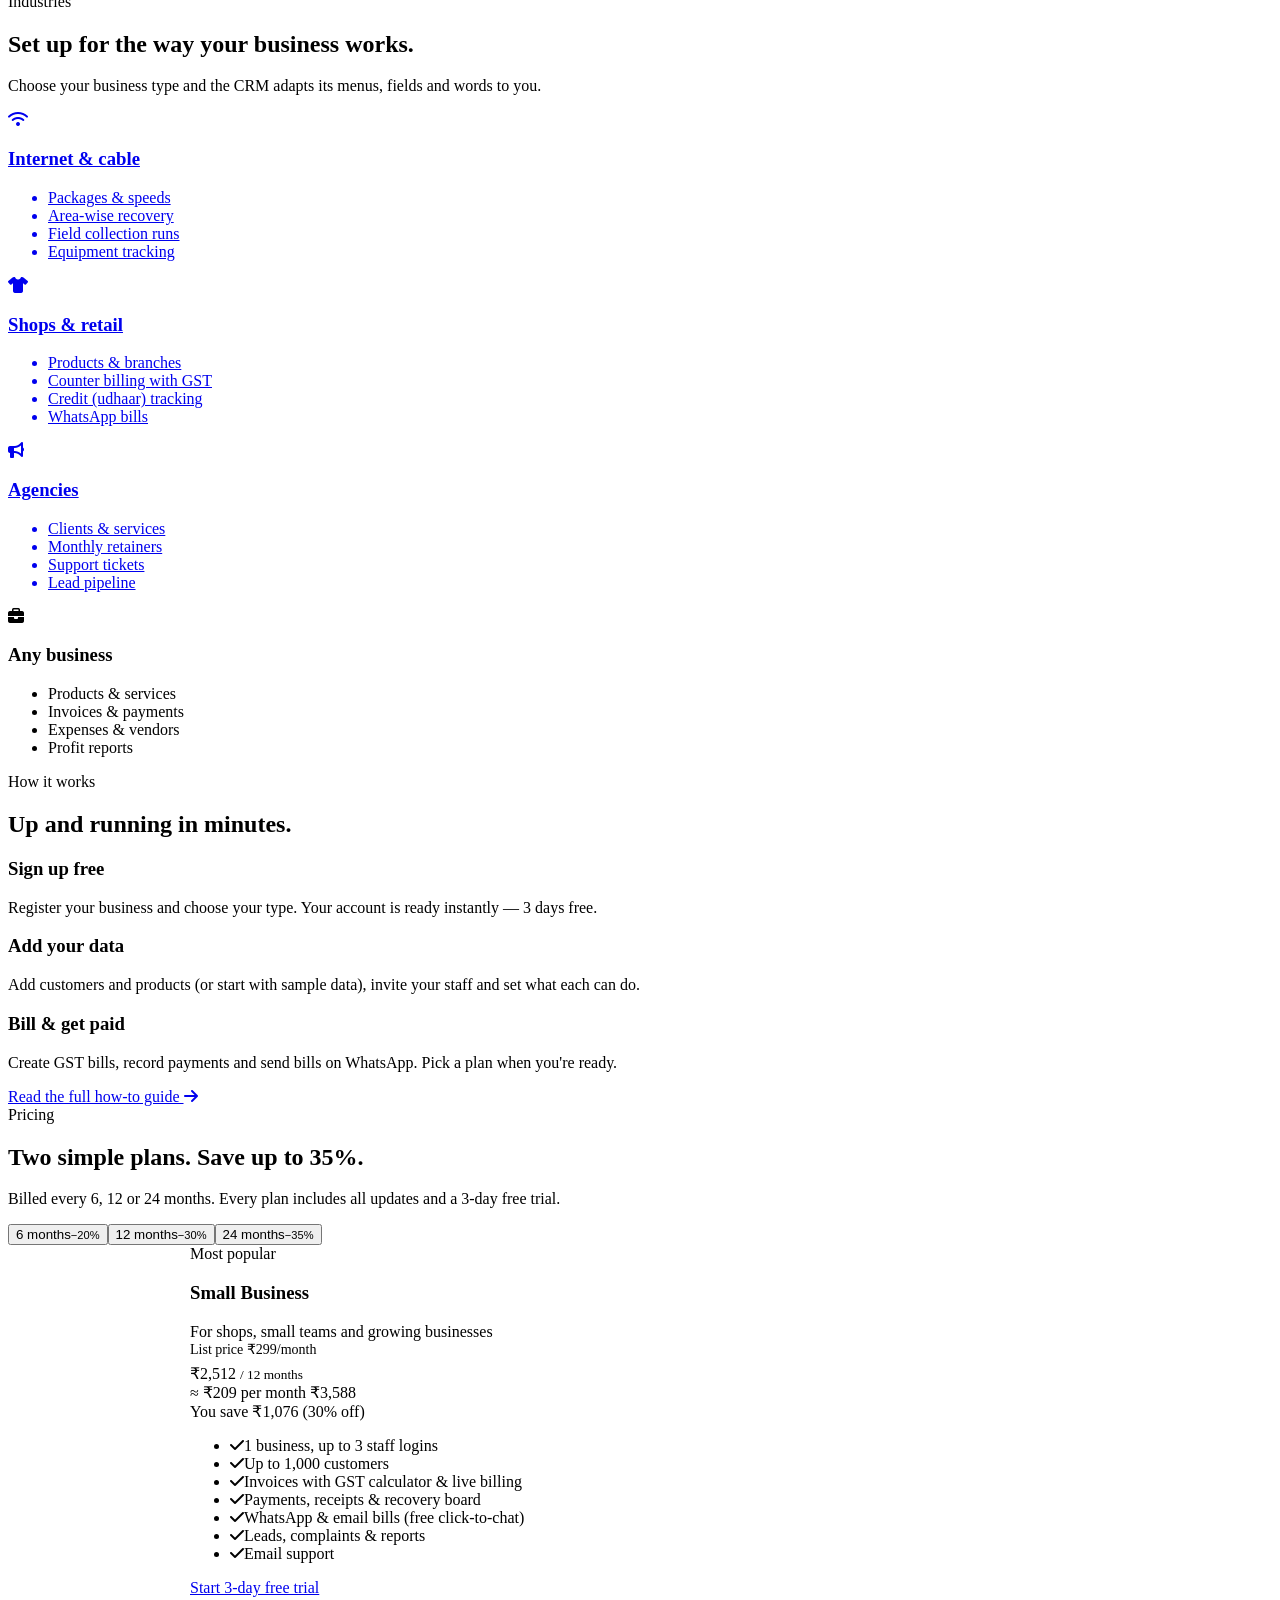
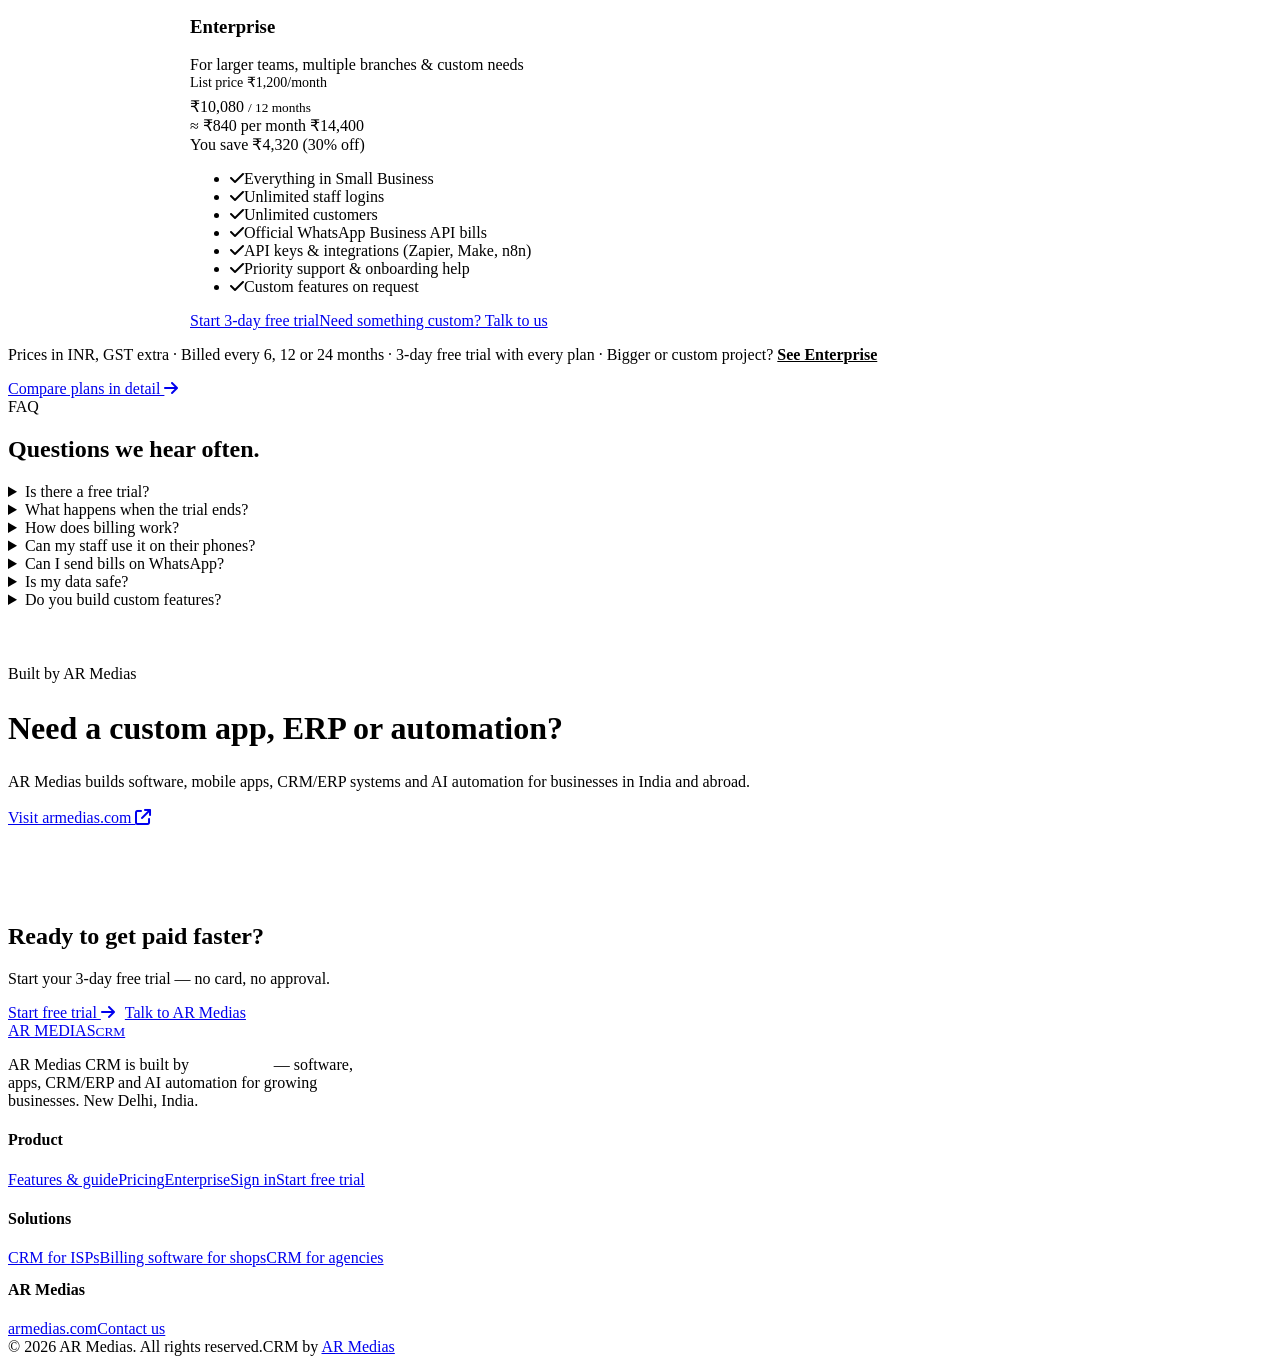
==== commit 675105ab: "Website: features & how-to guide, pricing (Small Business/Enterprise, 6/12/24 months), enterprise + " ====
--- a/domain-hosting/index.html
+++ b/domain-hosting/index.html
@@ -1,202 +1,39 @@
 <!DOCTYPE html>
-<html lang="en">
+<html lang="en-IN">
 <head>
   <meta charset="UTF-8">
   <meta name="viewport" content="width=device-width, initial-scale=1.0">
-  <title>AR Medias CRM — Customers, billing & recovery for growing businesses</title>
-  <meta name="description" content="AR Medias CRM: manage customers, leads, invoices with GST, live billing, payments, recovery and WhatsApp/email bills in one place. Built for ISPs, retail shops, agencies and service businesses in India.">
-  <meta property="og:title" content="AR Medias CRM — CRM by AR Medias">
-  <meta property="og:description" content="Customers, billing, GST invoices, recovery and WhatsApp bills in one simple CRM.">
+  <title>AR Medias CRM — CRM &amp; GST billing software for Indian businesses</title>
+  <meta name="description" content="Manage customers, GST invoices, live billing, payments, recovery and WhatsApp bills in one CRM. For ISPs, shops, agencies &amp; every business. 3-day free trial.">
+  <link rel="canonical" href="https://crm.armedias.com/">
+  
+  <meta property="og:type" content="website">
+  <meta property="og:site_name" content="AR Medias CRM">
+  <meta property="og:title" content="AR Medias CRM — CRM &amp; GST billing software for Indian businesses">
+  <meta property="og:description" content="Manage customers, GST invoices, live billing, payments, recovery and WhatsApp bills in one CRM. For ISPs, shops, agencies &amp; every business. 3-day free trial.">
+  <meta property="og:url" content="https://crm.armedias.com/">
   <meta property="og:image" content="https://crm.armedias.com/logo.png">
   <meta name="theme-color" content="#3B1F73">
   <link rel="icon" type="image/png" href="/logo.png">
-  <link rel="preconnect" href="https://fonts.googleapis.com">
-  <link rel="preconnect" href="https://fonts.gstatic.com" crossorigin>
+  <link rel="preconnect" href="https://fonts.googleapis.com"><link rel="preconnect" href="https://fonts.gstatic.com" crossorigin>
   <link href="https://fonts.googleapis.com/css2?family=Inter:wght@400;500;600;700;800&display=swap" rel="stylesheet">
   <link rel="stylesheet" href="https://cdnjs.cloudflare.com/ajax/libs/font-awesome/6.5.1/css/all.min.css">
-  <style>
-    /* AR Medias design system (from armedias.com) */
-    :root {
-      --purple-1:#4B2A8C; --purple-2:#3B1F73; --purple-3:#1F1040; --violet:#7C4DD6;
-      --orange:#FF7A1A; --gold:#FFC93C; --cream:#FFF3D6;
-      --navy:#13213A; --ink:#1B1C19; --muted:#5d6470; --line:#e7e4dc; --soft:#f6f6f1;
-      --green:#556B2F; --green-2:#A9C46C;
-      --radius:18px;
-    }
-    * { box-sizing:border-box; margin:0; padding:0; }
-    html { scroll-behavior:smooth; }
-    body { font-family:'Inter', ui-sans-serif, system-ui, sans-serif; color:var(--ink); background:#fff; line-height:1.55; -webkit-font-smoothing:antialiased; }
-    a { color:inherit; text-decoration:none; }
-    img { max-width:100%; display:block; }
-    .wrap { max-width:1180px; margin:0 auto; padding:0 20px; }
-    .gold { background:linear-gradient(100deg, #FF7A1A 0%, #FFC93C 30%, #FFF3D6 45%, #FFC93C 60%, #FF7A1A 100%); background-size:200% auto;
-            -webkit-background-clip:text; background-clip:text; color:transparent; animation:shine 6s linear infinite; }
-    @keyframes shine { to { background-position:200% center; } }
-    @media (prefers-reduced-motion: reduce) { .gold { animation:none; } }
+  <link rel="stylesheet" href="/site.css">
+  <script type="application/ld+json">{"@context": "https://schema.org", "@type": "Organization", "name": "AR Medias", "url": "https://armedias.com", "logo": "https://crm.armedias.com/logo.png", "sameAs": ["https://armedias.com"], "address": {"@type": "PostalAddress", "addressLocality": "New Delhi", "addressCountry": "IN"}}</script>
+<script type="application/ld+json">{"@context": "https://schema.org", "@type": "SoftwareApplication", "name": "AR Medias CRM", "applicationCategory": "BusinessApplication", "operatingSystem": "Web, Android, iOS", "url": "https://crm.armedias.com", "publisher": {"@type": "Organization", "name": "AR Medias", "url": "https://armedias.com"}, "offers": [{"@type": "Offer", "name": "Small Business — 6 months", "price": "1435", "priceCurrency": "INR"}, {"@type": "Offer", "name": "Small Business — 12 months", "price": "2512", "priceCurrency": "INR"}, {"@type": "Offer", "name": "Small Business — 24 months", "price": "4664", "priceCurrency": "INR"}, {"@type": "Offer", "name": "Enterprise — 6 months", "price": "5760", "priceCurrency": "INR"}, {"@type": "Offer", "name": "Enterprise — 12 months", "price": "10080", "priceCurrency": "INR"}, {"@type": "Offer", "name": "Enterprise — 24 months", "price": "18720", "priceCurrency": "INR"}], "description": "CRM and billing software for Indian businesses: customers, GST invoices, payments, recovery and WhatsApp bills."}</script>
+<script type="application/ld+json">{"@context": "https://schema.org", "@type": "FAQPage", "mainEntity": [{"@type": "Question", "name": "Is there a free trial?", "acceptedAnswer": {"@type": "Answer", "text": "Yes — every new business gets a 3-day free trial with all features, starting the moment you sign up. No card and no approval needed. You can add sample data to explore straight away."}}, {"@type": "Question", "name": "What happens when the trial ends?", "acceptedAnswer": {"@type": "Answer", "text": "Your account locks and you choose a plan — Small Business or Enterprise. Your data stays safe; everything is exactly as you left it once you subscribe."}}, {"@type": "Question", "name": "How does billing work?", "acceptedAnswer": {"@type": "Answer", "text": "Plans are billed every 6, 12 or 24 months. The longer you choose, the more you save: 20%, 30% or 35% off the monthly price. GST is extra."}}, {"@type": "Question", "name": "Can my staff use it on their phones?", "acceptedAnswer": {"@type": "Answer", "text": "Yes — it works in any browser on mobile, tablet or computer. Each staff member gets their own login with the permissions you choose."}}, {"@type": "Question", "name": "Can I send bills on WhatsApp?", "acceptedAnswer": {"@type": "Answer", "text": "Yes. Every bill and receipt has a private link that opens WhatsApp with the message ready. Enterprise can also connect the official WhatsApp Business API to send PDF bills automatically."}}, {"@type": "Question", "name": "Is my data safe?", "acceptedAnswer": {"@type": "Answer", "text": "Each business has its own separate database, staff passwords are encrypted, every action is checked against your permissions and recorded in the activity log. You can even keep your data in your own Google Drive."}}, {"@type": "Question", "name": "Do you build custom features?", "acceptedAnswer": {"@type": "Answer", "text": "Yes — that is what our Enterprise plan is for. AR Medias builds custom CRM, ERP, apps and automation. See Enterprise or contact us."}}]}</script>
 
-    /* buttons */
-    .btn { display:inline-flex; align-items:center; justify-content:center; gap:8px; border-radius:999px; padding:13px 22px; font-weight:700; font-size:15px; border:2px solid transparent; cursor:pointer; transition:transform .15s, box-shadow .15s, background .15s; white-space:nowrap; }
-    .btn:hover { transform:translateY(-1px); }
-    .btn-orange { background:var(--orange); color:var(--navy); box-shadow:0 8px 24px rgba(255,122,26,.35); }
-    .btn-orange:hover { box-shadow:0 10px 30px rgba(255,122,26,.5); }
-    .btn-ghost { border-color:rgba(255,255,255,.55); color:#fff; }
-    .btn-ghost:hover { background:rgba(255,255,255,.1); }
-    .btn-navy { background:var(--navy); color:#fff; }
-    .btn-line { border-color:var(--navy); color:var(--navy); }
-
-    /* nav */
-    .nav { position:sticky; top:0; z-index:50; background:rgba(31,16,64,.82); backdrop-filter:blur(12px); -webkit-backdrop-filter:blur(12px); border-bottom:1px solid rgba(255,255,255,.08); }
-    .nav .wrap { display:flex; align-items:center; gap:24px; height:68px; }
-    .brand { display:flex; align-items:center; gap:10px; color:#fff; font-weight:800; letter-spacing:1.5px; font-size:15px; }
-    .brand img { width:38px; height:38px; border-radius:9px; background:#fff; padding:2px; }
-    .brand small { display:block; font-size:10px; letter-spacing:2px; color:var(--gold); font-weight:700; }
-    .nav-links { display:flex; gap:22px; margin-left:18px; }
-    .nav-links a { color:rgba(255,255,255,.85); font-size:14px; font-weight:500; }
-    .nav-links a:hover { color:#fff; }
-    .nav-cta { margin-left:auto; display:flex; gap:10px; align-items:center; }
-    .nav-cta .btn { padding:9px 18px; font-size:14px; }
-    .menu-btn { display:none; margin-left:auto; background:none; border:none; color:#fff; font-size:22px; cursor:pointer; }
-
-    /* hero */
-    .hero { position:relative; overflow:hidden; color:#fff;
-      background:radial-gradient(960px 480px at 80% 10%, rgba(124,77,214,.5), transparent 60%), linear-gradient(160deg, var(--purple-1) 0%, var(--purple-2) 45%, var(--purple-3) 100%); }
-    .hero::before { content:''; position:absolute; inset:0; opacity:.13;
-      background-image:linear-gradient(30deg, #fff 12%, transparent 12.5%, transparent 87%, #fff 87.5%, #fff), linear-gradient(150deg, #fff 12%, transparent 12.5%, transparent 87%, #fff 87.5%, #fff), linear-gradient(30deg, #fff 12%, transparent 12.5%, transparent 87%, #fff 87.5%, #fff), linear-gradient(150deg, #fff 12%, transparent 12.5%, transparent 87%, #fff 87.5%, #fff), linear-gradient(60deg, #ffffff77 25%, transparent 25.5%, transparent 75%, #ffffff77 75%, #ffffff77);
-      background-size:80px 140px; background-position:0 0, 0 0, 40px 70px, 40px 70px, 0 0; mask-image:linear-gradient(to bottom, #000, transparent 90%); -webkit-mask-image:linear-gradient(to bottom, #000, transparent 90%); }
-    .hero .wrap { position:relative; display:grid; grid-template-columns:1.05fr .95fr; gap:40px; align-items:center; padding-top:76px; padding-bottom:90px; }
-    .eyebrow { display:inline-flex; align-items:center; gap:8px; font-size:12px; font-weight:700; letter-spacing:2px; text-transform:uppercase; color:rgba(255,255,255,.85); margin-bottom:18px; }
-    .eyebrow::before { content:''; width:8px; height:8px; border-radius:50%; background:var(--orange); box-shadow:0 0 12px var(--orange); }
-    h1 { font-size:58px; line-height:1.06; letter-spacing:-1.5px; font-weight:800; margin-bottom:20px; }
-    .lead { font-size:18px; color:rgba(255,255,255,.86); max-width:560px; margin-bottom:28px; }
-    .hero-ctas { display:flex; gap:12px; flex-wrap:wrap; margin-bottom:30px; }
-    .trust { display:flex; gap:22px; flex-wrap:wrap; font-size:13px; color:rgba(255,255,255,.78); }
-    .trust i { color:var(--green-2); margin-right:6px; }
-
-    /* hero mock */
-    .mock { position:relative; }
-    .mock-card { background:#fff; color:var(--ink); border-radius:20px; box-shadow:0 30px 80px rgba(10,4,30,.5); padding:18px; }
-    .mock-top { display:flex; justify-content:space-between; align-items:center; margin-bottom:12px; font-size:13px; color:var(--muted); }
-    .mock-top b { color:var(--ink); }
-    .mock-kpis { display:grid; grid-template-columns:repeat(3,1fr); gap:10px; margin-bottom:14px; }
-    .kpi { background:var(--soft); border-radius:12px; padding:10px; }
-    .kpi span { font-size:11px; color:var(--muted); display:block; }
-    .kpi b { font-size:18px; }
-    .bars { display:flex; align-items:flex-end; gap:8px; height:110px; padding:6px 4px 0; border-bottom:1px solid var(--line); }
-    .bars i { flex:1; border-radius:6px 6px 0 0; background:linear-gradient(to top, var(--green), var(--green-2)); }
-    .bars i.hi { background:linear-gradient(to top, #e0661a, var(--orange)); }
-    .mock-rows { margin-top:12px; font-size:13px; }
-    .mock-rows div { display:flex; justify-content:space-between; padding:7px 0; border-bottom:1px dashed var(--line); }
-    .pill { font-size:11px; font-weight:700; padding:2px 8px; border-radius:999px; }
-    .pill.ok { background:#e6f4ea; color:#137333; } .pill.due { background:#fef3e2; color:#b06000; }
-    .float { position:absolute; background:#fff; color:var(--ink); border-radius:14px; padding:10px 14px; box-shadow:0 16px 40px rgba(10,4,30,.45); font-size:13px; display:flex; gap:10px; align-items:center; }
-    .float .ic { width:34px; height:34px; border-radius:10px; display:grid; place-items:center; color:#fff; font-size:16px; }
-    .float.wa { left:-28px; bottom:-26px; } .float.wa .ic { background:#25D366; }
-    .float.gst { right:-18px; top:-22px; } .float.gst .ic { background:var(--orange); color:var(--navy); }
-    .float small { display:block; color:var(--muted); font-size:11px; }
-
-    /* sections */
-    section { padding:88px 0; }
-    .soft { background:var(--soft); }
-    .kicker { font-size:12px; font-weight:800; letter-spacing:2px; text-transform:uppercase; color:var(--orange); margin-bottom:10px; }
-    h2 { font-size:42px; line-height:1.12; letter-spacing:-1px; font-weight:800; margin-bottom:14px; color:var(--ink); }
-    .sub { color:var(--muted); font-size:17px; max-width:640px; }
-    .head { margin-bottom:44px; }
-    .head.center { text-align:center; } .head.center .sub { margin:0 auto; }
-
-    .strip { background:#fff; border-bottom:1px solid var(--line); padding:22px 0; }
-    .strip .wrap { display:flex; gap:28px; flex-wrap:wrap; justify-content:center; align-items:center; color:var(--muted); font-weight:600; font-size:14px; }
-    .strip i { color:var(--purple-1); margin-right:7px; }
-
-    .grid { display:grid; gap:18px; }
-    .g3 { grid-template-columns:repeat(3, 1fr); } .g4 { grid-template-columns:repeat(4, 1fr); }
-    .card { background:#fff; border:1px solid var(--line); border-radius:var(--radius); padding:24px; transition:transform .15s, box-shadow .15s; }
-    .card:hover { transform:translateY(-3px); box-shadow:0 14px 34px rgba(31,16,64,.1); }
-    .card .ic { width:46px; height:46px; border-radius:12px; display:grid; place-items:center; font-size:19px; margin-bottom:14px; color:#fff; background:linear-gradient(135deg, var(--purple-1), var(--violet)); }
-    .card .ic.o { background:linear-gradient(135deg, var(--orange), var(--gold)); color:var(--navy); }
-    .card .ic.g { background:linear-gradient(135deg, var(--green), var(--green-2)); }
-    .card h3 { font-size:18px; margin-bottom:6px; }
-    .card p { color:var(--muted); font-size:14.5px; }
-
-    .ind { border-radius:var(--radius); padding:24px; color:#fff; background:linear-gradient(160deg, var(--purple-1), var(--purple-3)); }
-    .ind i { font-size:24px; color:var(--gold); margin-bottom:12px; display:block; }
-    .ind h3 { margin-bottom:8px; font-size:18px; }
-    .ind ul { list-style:none; font-size:14px; color:rgba(255,255,255,.85); }
-    .ind li { padding:3px 0; } .ind li::before { content:'✓ '; color:var(--green-2); font-weight:800; }
-
-    .steps { counter-reset:s; }
-    .step { position:relative; padding:24px 24px 24px 78px; background:#fff; border:1px solid var(--line); border-radius:var(--radius); }
-    .step::before { counter-increment:s; content:counter(s); position:absolute; left:22px; top:22px; width:40px; height:40px; border-radius:50%; display:grid; place-items:center; font-weight:800; background:var(--orange); color:var(--navy); }
-    .step h3 { font-size:17px; margin-bottom:4px; } .step p { color:var(--muted); font-size:14.5px; }
-
-    /* pricing */
-    .price-note { text-align:center; color:var(--muted); font-size:14px; margin-top:18px; }
-    .plan { position:relative; background:#fff; border:1px solid var(--line); border-radius:22px; padding:28px; display:flex; flex-direction:column; }
-    .plan.hot { border:2px solid var(--orange); box-shadow:0 22px 50px rgba(255,122,26,.18); transform:translateY(-8px); }
-    .plan .tag { position:absolute; top:-13px; left:50%; transform:translateX(-50%); background:var(--orange); color:var(--navy); font-size:12px; font-weight:800; padding:4px 12px; border-radius:999px; }
-    .plan h3 { font-size:20px; } .plan .for { color:var(--muted); font-size:14px; margin-bottom:16px; }
-    .amount { font-size:40px; font-weight:800; letter-spacing:-1px; }
-    .amount small { font-size:15px; color:var(--muted); font-weight:600; letter-spacing:0; }
-    .permo { color:var(--green); font-weight:700; font-size:13px; margin-bottom:18px; }
-    .plan ul { list-style:none; margin-bottom:22px; flex:1; }
-    .plan li { padding:6px 0; font-size:14.5px; display:flex; gap:9px; }
-    .plan li i { color:var(--green); margin-top:4px; }
-    .plan .btn { width:100%; }
-
-    .faq details { background:#fff; border:1px solid var(--line); border-radius:14px; padding:16px 20px; margin-bottom:10px; }
-    .faq summary { cursor:pointer; font-weight:700; list-style:none; display:flex; justify-content:space-between; gap:12px; }
-    .faq summary::after { content:'+'; color:var(--orange); font-size:20px; line-height:1; }
-    .faq details[open] summary::after { content:'–'; }
-    .faq p { color:var(--muted); margin-top:10px; font-size:15px; }
-
-    .cta-band { background:var(--navy); color:#fff; border-radius:26px; padding:48px; display:flex; justify-content:space-between; align-items:center; gap:24px; flex-wrap:wrap; }
-    .cta-band h2 { color:#fff; font-size:34px; margin-bottom:6px; }
-    .cta-band p { color:rgba(255,255,255,.75); }
-
-    footer { background:var(--purple-3); color:rgba(255,255,255,.75); padding:48px 0 30px; font-size:14px; }
-    footer .cols { display:grid; grid-template-columns:2fr 1fr 1fr; gap:30px; margin-bottom:28px; }
-    footer h4 { color:#fff; margin-bottom:10px; font-size:14px; }
-    footer a { display:block; padding:3px 0; } footer a:hover { color:#fff; }
-    footer .copy { border-top:1px solid rgba(255,255,255,.1); padding-top:18px; display:flex; justify-content:space-between; flex-wrap:wrap; gap:10px; font-size:13px; }
-
-    /* responsive */
-    @media (max-width: 980px) {
-      .hero .wrap { grid-template-columns:1fr; padding-top:48px; }
-      .mock { max-width:520px; margin:10px auto 30px; }
-      .g4 { grid-template-columns:repeat(2,1fr); } .g3 { grid-template-columns:1fr 1fr; }
-      .plan.hot { transform:none; }
-    }
-    @media (max-width: 760px) {
-      .nav-links { display:none; position:absolute; top:68px; left:0; right:0; background:var(--purple-3); flex-direction:column; padding:16px 20px; gap:14px; margin:0; }
-      .nav-links.open { display:flex; }
-      .menu-btn { display:block; margin-left:0; }
-      .nav-cta { margin-left:auto; }
-      .nav-cta .btn { padding:8px 12px; font-size:13px; }
-      h1 { font-size:38px; letter-spacing:-1px; } h2 { font-size:30px; }
-      section { padding:62px 0; }
-      .g3, .g4 { grid-template-columns:1fr; }
-      .float.wa { left:4px; bottom:-30px; } .float.gst { right:4px; }
-      .cta-band { padding:30px; }
-      footer .cols { grid-template-columns:1fr; }
-    }
-  </style>
 </head>
 <body>
-  <!-- ============ NAV ============ -->
-  <nav class="nav">
-    <div class="wrap">
-      <button class="menu-btn" aria-label="Menu" onclick="document.getElementById('links').classList.toggle('open')"><i class="fas fa-bars"></i></button>
-      <a class="brand" href="/"><img src="/logo.png" alt="AR Medias"><span>AR MEDIAS<small>CRM</small></span></a>
-      <div class="nav-links" id="links">
-        <a href="#features">Features</a><a href="#industries">Industries</a><a href="#how">How it works</a><a href="#pricing">Pricing</a><a href="#faq">FAQ</a>
-      </div>
-      <div class="nav-cta">
-        <a class="btn btn-ghost signin" href="/app"><i class="fas fa-right-to-bracket"></i> Sign in</a>
-        <a class="btn btn-orange" href="/app?signup">Sign up</a>
-      </div>
+  <nav class="nav"><div class="wrap">
+    <button class="menu-btn" aria-label="Menu" onclick="document.getElementById('links').classList.toggle('open')"><i class="fas fa-bars"></i></button>
+    <a class="brand" href="/"><img src="/logo.png" alt="AR Medias"><span>AR MEDIAS<small>CRM</small></span></a>
+    <div class="nav-links" id="links"><a href="/features">Features & guide</a><a href="/#industries">Industries</a><a href="/pricing">Pricing</a><a href="/enterprise">Enterprise</a><a href="/#faq">FAQ</a></div>
+    <div class="nav-cta">
+      <a class="btn btn-ghost signin" href="/app"><i class="fas fa-right-to-bracket"></i> Sign in</a>
+      <a class="btn btn-orange" href="/app?signup">Sign up</a>
     </div>
-  </nav>
-
-  <!-- ============ HERO ============ -->
+  </div></nav>
   <header class="hero">
     <div class="wrap">
       <div>
@@ -207,7 +44,7 @@
           <a class="btn btn-orange" href="/app?signup">Start free trial <i class="fas fa-arrow-right"></i></a>
           <a class="btn btn-ghost" href="#pricing">See pricing</a>
         </div>
-        <div class="trust"><span><i class="fas fa-circle-check"></i>No setup fee</span><span><i class="fas fa-circle-check"></i>Works on mobile</span><span><i class="fas fa-circle-check"></i>Your own staff logins</span></div>
+        <div class="trust"><span><i class="fas fa-circle-check"></i>3-day free trial</span><span><i class="fas fa-circle-check"></i>Works on mobile</span><span><i class="fas fa-circle-check"></i>Your own staff logins</span></div>
       </div>
       <div class="mock" aria-hidden="true">
         <div class="mock-card">
@@ -234,115 +71,73 @@
     <span><i class="fas fa-wifi"></i>Internet &amp; cable (ISP)</span><span><i class="fas fa-shirt"></i>Shops &amp; retail</span><span><i class="fas fa-bullhorn"></i>Agencies</span><span><i class="fas fa-briefcase"></i>Service businesses</span><span><i class="fas fa-store"></i>Any small business</span>
   </div></div>
 
-  <!-- ============ FEATURES ============ -->
-  <section id="features">
-    <div class="wrap">
-      <div class="head center"><div class="kicker">Features</div><h2>Everything you need to run and get paid.</h2><p class="sub">One simple system for your customers, money and team — no spreadsheets, no lost bills, no forgotten dues.</p></div>
-      <div class="grid g3">
-        <div class="card"><div class="ic"><i class="fas fa-users"></i></div><h3>Customer 360</h3><p>Every customer's details, bills, payments, complaints and full history on one screen.</p></div>
-        <div class="card"><div class="ic o"><i class="fas fa-file-invoice"></i></div><h3>GST invoices &amp; calculator</h3><p>Discount and GST as amount or %, net and total worked out live. Monthly bills for all customers in one click.</p></div>
-        <div class="card"><div class="ic o"><i class="fas fa-cash-register"></i></div><h3>Live billing at the counter</h3><p>Pick products, set quantity, take payment — the bill and receipt are created together.</p></div>
-        <div class="card"><div class="ic g"><i class="fab fa-whatsapp"></i></div><h3>WhatsApp &amp; email bills</h3><p>Send PDF bills through the official WhatsApp Business API or by email — always your choice.</p></div>
-        <div class="card"><div class="ic"><i class="fas fa-hand-holding-dollar"></i></div><h3>Recovery board</h3><p>See who owes what and for how long, send reminders and print collection sheets.</p></div>
-        <div class="card"><div class="ic"><i class="fas fa-user-plus"></i></div><h3>Leads &amp; follow-ups</h3><p>Track enquiries from first call to won, with follow-up dates and one-click convert to customer.</p></div>
-        <div class="card"><div class="ic g"><i class="fas fa-user-shield"></i></div><h3>Staff roles &amp; permissions</h3><p>Owner, admin, accountant, collector — decide exactly who can view, add, edit or delete.</p></div>
-        <div class="card"><div class="ic o"><i class="fas fa-chart-pie"></i></div><h3>Reports</h3><p>Monthly and yearly billed vs collected, expenses, net profit and branch-wise performance.</p></div>
-        <div class="card"><div class="ic"><i class="fas fa-plug"></i></div><h3>API &amp; integrations</h3><p>Send website and ad leads straight into your CRM with API keys — works with Zapier, Make and n8n.</p></div>
-      </div>
+
+  <section id="features"><div class="wrap">
+    <div class="head center"><div class="kicker">Features</div><h2>Everything you need to run and get paid.</h2>
+      <p class="sub">One simple system for your customers, money and team — no spreadsheets, no lost bills, no forgotten dues.</p></div>
+    <div class="grid g3"><a class="card" href="/features#customers"><div class="ic "><i class="fas fa-users"></i></div><h3>Customer 360</h3><p>Every customer's details, bills, payments, complaints and full history on one screen.</p></a><a class="card" href="/features#invoices"><div class="ic o"><i class="fas fa-file-invoice"></i></div><h3>GST invoices & calculator</h3><p>Discount and GST as amount or %, net and total worked out live. Monthly bills for everyone in one click.</p></a><a class="card" href="/features#live-billing"><div class="ic o"><i class="fas fa-cash-register"></i></div><h3>Live billing at the counter</h3><p>Pick products, set quantity, take payment — the bill and receipt are created together.</p></a><a class="card" href="/features#whatsapp"><div class="ic g"><i class="fab fa-whatsapp"></i></div><h3>WhatsApp & email bills</h3><p>Every bill and receipt gets a private link. Send it on WhatsApp in one tap, or by email.</p></a><a class="card" href="/features#recovery"><div class="ic "><i class="fas fa-hand-holding-dollar"></i></div><h3>Recovery board</h3><p>See who owes what and for how long, send reminders and print collection sheets.</p></a><a class="card" href="/features#leads"><div class="ic "><i class="fas fa-user-plus"></i></div><h3>Leads & follow-ups</h3><p>Track enquiries from first call to won, with follow-up dates and one-click convert.</p></a><a class="card" href="/features#staff"><div class="ic g"><i class="fas fa-user-shield"></i></div><h3>Staff roles & permissions</h3><p>Owner, admin, accountant, collector — decide who can view, add, edit or delete.</p></a><a class="card" href="/features#reports"><div class="ic o"><i class="fas fa-chart-pie"></i></div><h3>Reports</h3><p>Monthly and yearly billed vs collected, expenses, profit and branch-wise performance.</p></a><a class="card" href="/features#api"><div class="ic "><i class="fas fa-plug"></i></div><h3>API & integrations</h3><p>Send website and ad leads straight into your CRM — works with Zapier, Make and n8n.</p></a></div>
+    <div class="center"><a class="more-link" href="/features">See every feature &amp; how to use it <i class="fas fa-arrow-right"></i></a></div>
+  </div></section>
+
+  <section id="industries" class="soft"><div class="wrap">
+    <div class="head"><div class="kicker">Industries</div><h2>Set up for the way your business works.</h2><p class="sub">Choose your business type and the CRM adapts its menus, fields and words to you.</p></div>
+    <div class="grid g4">
+      <a class="ind" href="/crm-for-isp"><i class="fas fa-wifi"></i><h3>Internet &amp; cable</h3><ul><li>Packages &amp; speeds</li><li>Area-wise recovery</li><li>Field collection runs</li><li>Equipment tracking</li></ul></a>
+      <a class="ind" href="/billing-software-for-shops"><i class="fas fa-shirt"></i><h3>Shops &amp; retail</h3><ul><li>Products &amp; branches</li><li>Counter billing with GST</li><li>Credit (udhaar) tracking</li><li>WhatsApp bills</li></ul></a>
+      <a class="ind" href="/crm-for-agencies"><i class="fas fa-bullhorn"></i><h3>Agencies</h3><ul><li>Clients &amp; services</li><li>Monthly retainers</li><li>Support tickets</li><li>Lead pipeline</li></ul></a>
+      <div class="ind"><i class="fas fa-briefcase"></i><h3>Any business</h3><ul><li>Products &amp; services</li><li>Invoices &amp; payments</li><li>Expenses &amp; vendors</li><li>Profit reports</li></ul></div>
     </div>
-  </section>
+  </div></section>
 
-  <!-- ============ INDUSTRIES ============ -->
-  <section id="industries" class="soft">
-    <div class="wrap">
-      <div class="head"><div class="kicker">Industries</div><h2>Set up for the way your business works.</h2><p class="sub">Choose your business type and the CRM adapts its menus, fields and words to you.</p></div>
-      <div class="grid g4">
-        <div class="ind"><i class="fas fa-wifi"></i><h3>Internet &amp; cable</h3><ul><li>Packages &amp; speeds</li><li>Area-wise recovery</li><li>Field collection runs</li><li>Equipment tracking</li></ul></div>
-        <div class="ind"><i class="fas fa-shirt"></i><h3>Shops &amp; retail</h3><ul><li>Products &amp; branches</li><li>Counter billing with GST</li><li>Credit (udhaar) tracking</li><li>WhatsApp bills</li></ul></div>
-        <div class="ind"><i class="fas fa-bullhorn"></i><h3>Agencies</h3><ul><li>Clients &amp; services</li><li>Monthly retainers</li><li>Support tickets</li><li>Lead pipeline</li></ul></div>
-        <div class="ind"><i class="fas fa-briefcase"></i><h3>Any business</h3><ul><li>Products &amp; services</li><li>Invoices &amp; payments</li><li>Expenses &amp; vendors</li><li>Profit reports</li></ul></div>
-      </div>
+  <section id="how"><div class="wrap">
+    <div class="head center"><div class="kicker">How it works</div><h2>Up and running in minutes.</h2></div>
+    <div class="grid g3 steps">
+      <div class="step"><h3>Sign up free</h3><p>Register your business and choose your type. Your account is ready instantly — 3 days free.</p></div>
+      <div class="step"><h3>Add your data</h3><p>Add customers and products (or start with sample data), invite your staff and set what each can do.</p></div>
+      <div class="step"><h3>Bill &amp; get paid</h3><p>Create GST bills, record payments and send bills on WhatsApp. Pick a plan when you're ready.</p></div>
     </div>
-  </section>
+    <div class="center"><a class="more-link" href="/features">Read the full how-to guide <i class="fas fa-arrow-right"></i></a></div>
+  </div></section>
 
-  <!-- ============ HOW IT WORKS ============ -->
-  <section id="how">
-    <div class="wrap">
-      <div class="head center"><div class="kicker">How it works</div><h2>Up and running in a day.</h2></div>
-      <div class="grid g3 steps">
-        <div class="step"><h3>Sign up</h3><p>Register your business and choose your business type. Takes two minutes.</p></div>
-        <div class="step"><h3>We activate your account</h3><p>AR Medias reviews and activates it — usually the same day — and helps you get started.</p></div>
-        <div class="step"><h3>Start billing</h3><p>Add customers and products, add your staff, and send your first bill on WhatsApp.</p></div>
-      </div>
+  <section id="pricing" class="soft"><div class="wrap">
+    <div class="head center"><div class="kicker">Pricing</div><h2>Two simple plans. Save up to 35%.</h2><p class="sub">Billed every 6, 12 or 24 months. Every plan includes all updates and a 3-day free trial.</p></div>
+    <div class="center"><div class="switch" role="group" aria-label="Billing period"><button data-term="6" class="">6 months<small>−20%</small></button><button data-term="12" class="on">12 months<small>−30%</small></button><button data-term="24" class="">24 months<small>−35%</small></button></div></div><div class="grid g2" style="max-width:900px;margin:0 auto"><div class="plan hot"><span class=tag>Most popular</span><h3>Small Business</h3><div class="for">For shops, small teams and growing businesses</div><div style="color:var(--muted);font-size:14px;margin-bottom:6px">List price ₹299/month</div><div data-show="6" style="display:none"><div class="amount">₹1,435 <small>/ 6 months</small></div><div class="permo">≈ ₹239 per month <span class="strike">₹1,794</span></div><div class="save">You save ₹359 (20% off)</div></div><div data-show="12" style=""><div class="amount">₹2,512 <small>/ 12 months</small></div><div class="permo">≈ ₹209 per month <span class="strike">₹3,588</span></div><div class="save">You save ₹1,076 (30% off)</div></div><div data-show="24" style="display:none"><div class="amount">₹4,664 <small>/ 24 months</small></div><div class="permo">≈ ₹194 per month <span class="strike">₹7,176</span></div><div class="save">You save ₹2,512 (35% off)</div></div><ul><li><i class="fas fa-check"></i><span>1 business, up to 3 staff logins</span></li><li><i class="fas fa-check"></i><span>Up to 1,000 customers</span></li><li><i class="fas fa-check"></i><span>Invoices with GST calculator & live billing</span></li><li><i class="fas fa-check"></i><span>Payments, receipts & recovery board</span></li><li><i class="fas fa-check"></i><span>WhatsApp & email bills (free click-to-chat)</span></li><li><i class="fas fa-check"></i><span>Leads, complaints & reports</span></li><li><i class="fas fa-check"></i><span>Email support</span></li></ul><a class="btn btn-orange" href="/app?signup">Start 3-day free trial</a></div><div class="plan"><h3>Enterprise</h3><div class="for">For larger teams, multiple branches & custom needs</div><div style="color:var(--muted);font-size:14px;margin-bottom:6px">List price ₹1,200/month</div><div data-show="6" style="display:none"><div class="amount">₹5,760 <small>/ 6 months</small></div><div class="permo">≈ ₹960 per month <span class="strike">₹7,200</span></div><div class="save">You save ₹1,440 (20% off)</div></div><div data-show="12" style=""><div class="amount">₹10,080 <small>/ 12 months</small></div><div class="permo">≈ ₹840 per month <span class="strike">₹14,400</span></div><div class="save">You save ₹4,320 (30% off)</div></div><div data-show="24" style="display:none"><div class="amount">₹18,720 <small>/ 24 months</small></div><div class="permo">≈ ₹780 per month <span class="strike">₹28,800</span></div><div class="save">You save ₹10,080 (35% off)</div></div><ul><li><i class="fas fa-check"></i><span>Everything in Small Business</span></li><li><i class="fas fa-check"></i><span>Unlimited staff logins</span></li><li><i class="fas fa-check"></i><span>Unlimited customers</span></li><li><i class="fas fa-check"></i><span>Official WhatsApp Business API bills</span></li><li><i class="fas fa-check"></i><span>API keys & integrations (Zapier, Make, n8n)</span></li><li><i class="fas fa-check"></i><span>Priority support & onboarding help</span></li><li><i class="fas fa-check"></i><span>Custom features on request</span></li></ul><a class="btn btn-navy" href="/app?signup">Start 3-day free trial</a><a class="btn btn-line" style="margin-top:10px" href="https://armedias.com/#contact" target="_blank" rel="noopener">Need something custom? Talk to us</a></div></div><p class="price-note">Prices in INR, GST extra · Billed every 6, 12 or 24 months · 3-day free trial with every plan · Bigger or custom project? <a href="/enterprise" style="color:var(--orange);font-weight:700">See Enterprise</a></p>
+    <div class="center"><a class="more-link" href="/pricing">Compare plans in detail <i class="fas fa-arrow-right"></i></a></div>
+  </div></section>
+
+  <section id="faq"><div class="wrap" style="max-width:820px">
+    <div class="head center"><div class="kicker">FAQ</div><h2>Questions we hear often.</h2></div>
+    <div class="faq"><details><summary>Is there a free trial?</summary><p>Yes — every new business gets a 3-day free trial with all features, starting the moment you sign up. No card and no approval needed. You can add sample data to explore straight away.</p></details><details><summary>What happens when the trial ends?</summary><p>Your account locks and you choose a plan — Small Business or Enterprise. Your data stays safe; everything is exactly as you left it once you subscribe.</p></details><details><summary>How does billing work?</summary><p>Plans are billed every 6, 12 or 24 months. The longer you choose, the more you save: 20%, 30% or 35% off the monthly price. GST is extra.</p></details><details><summary>Can my staff use it on their phones?</summary><p>Yes — it works in any browser on mobile, tablet or computer. Each staff member gets their own login with the permissions you choose.</p></details><details><summary>Can I send bills on WhatsApp?</summary><p>Yes. Every bill and receipt has a private link that opens WhatsApp with the message ready. Enterprise can also connect the official WhatsApp Business API to send PDF bills automatically.</p></details><details><summary>Is my data safe?</summary><p>Each business has its own separate database, staff passwords are encrypted, every action is checked against your permissions and recorded in the activity log. You can even keep your data in your own Google Drive.</p></details><details><summary>Do you build custom features?</summary><p>Yes — that is what our Enterprise plan is for. AR Medias builds custom CRM, ERP, apps and automation. <a href="/enterprise" style="color:var(--orange);font-weight:700">See Enterprise</a> or <a href="https://armedias.com/#contact" style="color:var(--orange);font-weight:700">contact us</a>.</p></details></div>
+  </div></section>
+
+  <section class="soft" style="padding:56px 0"><div class="wrap center">
+    <div class="kicker">Built by AR Medias</div><h2 style="font-size:32px">Need a custom app, ERP or automation?</h2>
+    <p class="sub" style="margin:0 auto 18px">AR Medias builds software, mobile apps, CRM/ERP systems and AI automation for businesses in India and abroad.</p>
+    <a class="btn btn-navy" href="https://armedias.com" target="_blank" rel="noopener">Visit armedias.com <i class="fas fa-arrow-up-right-from-square"></i></a>
+  </div></section>
+  <section style="padding-top:20px"><div class="wrap"><div class="cta-band">
+    <div><h2>Ready to get paid faster?</h2><p>Start your 3-day free trial — no card, no approval.</p></div>
+    <div style="display:flex;gap:10px;flex-wrap:wrap"><a class="btn btn-orange" href="/app?signup">Start free trial <i class="fas fa-arrow-right"></i></a><a class="btn btn-ghost" href="https://armedias.com/#contact" target="_blank" rel="noopener">Talk to AR Medias</a></div>
+  </div></div></section>
+  <footer><div class="wrap">
+    <div class="cols">
+      <div><a class="brand" href="/" style="margin-bottom:10px"><img src="/logo.png" alt=""><span>AR MEDIAS<small>CRM</small></span></a>
+        <p style="max-width:380px">AR Medias CRM is built by <a href="https://armedias.com" style="display:inline;color:#fff;font-weight:700">AR Medias</a> — software, apps, CRM/ERP and AI automation for growing businesses. New Delhi, India.</p></div>
+      <div><h4>Product</h4><a href="/features">Features &amp; guide</a><a href="/pricing">Pricing</a><a href="/enterprise">Enterprise</a><a href="/app">Sign in</a><a href="/app?signup">Start free trial</a></div>
+      <div><h4>Solutions</h4><a href="/crm-for-isp">CRM for ISPs</a><a href="/billing-software-for-shops">Billing software for shops</a><a href="/crm-for-agencies">CRM for agencies</a>
+        <h4 style="margin-top:14px">AR Medias</h4><a href="https://armedias.com">armedias.com</a><a href="https://armedias.com/#contact">Contact us</a></div>
     </div>
-  </section>
-
-  <!-- ============ PRICING ============ -->
-  <section id="pricing" class="soft">
-    <div class="wrap">
-      <div class="head center"><div class="kicker">Pricing</div><h2>Simple plans, billed every 6 months.</h2><p class="sub">Every plan includes all core features, free updates and support. Prices in INR.</p></div>
-      <div class="grid g3" id="plans"></div>
-      <p class="price-note">GST extra as applicable · Online payment coming soon — after activation you can pay by UPI or bank transfer · Need more? <a href="https://armedias.com/#contact" style="color:var(--orange);font-weight:700">Talk to us</a></p>
-    </div>
-  </section>
-
-  <!-- ============ FAQ ============ -->
-  <section id="faq">
-    <div class="wrap" style="max-width:820px">
-      <div class="head center"><div class="kicker">FAQ</div><h2>Questions we hear often.</h2></div>
-      <div class="faq">
-        <details><summary>Is there a free trial?</summary><p>Yes. Sign up and we activate a free trial so you can try everything with your own data before you pay.</p></details>
-        <details><summary>How does billing work?</summary><p>Plans are billed every 6 months. We remind you before your plan ends, and you can renew or upgrade any time.</p></details>
-        <details><summary>Can my staff use it on their phones?</summary><p>Yes — it works in any browser on mobile, tablet or computer. Each staff member gets their own login with the permissions you choose.</p></details>
-        <details><summary>Can I send bills on WhatsApp?</summary><p>Yes. Connect your WhatsApp Business number through the official Meta WhatsApp API to send PDF bills, or use the free click-to-chat option. Email bills are included too.</p></details>
-        <details><summary>Is my data safe?</summary><p>Each business has its own separate database. Logins are checked on every action, staff only see what you allow, and every change is recorded in the activity log.</p></details>
-        <details><summary>Can I bring my existing customers?</summary><p>Yes — add them with their old balances, and our team can help you import them when you start.</p></details>
-      </div>
-    </div>
-  </section>
-
-  <!-- ============ CTA ============ -->
-  <section style="padding-top:20px">
-    <div class="wrap">
-      <div class="cta-band">
-        <div><h2>Ready to get paid faster?</h2><p>Start your free trial today — no card needed.</p></div>
-        <div style="display:flex;gap:10px;flex-wrap:wrap"><a class="btn btn-orange" href="/app?signup">Sign up free <i class="fas fa-arrow-right"></i></a><a class="btn btn-ghost" href="/app">Sign in</a></div>
-      </div>
-    </div>
-  </section>
-
-  <footer>
-    <div class="wrap">
-      <div class="cols">
-        <div><a class="brand" href="/" style="margin-bottom:10px"><img src="/logo.png" alt=""><span>AR MEDIAS<small>CRM</small></span></a><p style="max-width:360px">CRM by AR Medias — software, apps, CRM/ERP and AI automation for growing businesses. New Delhi, India.</p></div>
-        <div><h4>Product</h4><a href="#features">Features</a><a href="#pricing">Pricing</a><a href="/app">Sign in</a><a href="/app?signup">Sign up</a></div>
-        <div><h4>AR Medias</h4><a href="https://armedias.com">armedias.com</a><a href="https://armedias.com/#contact">Contact us</a></div>
-      </div>
-      <div class="copy"><span>© <span id="yr"></span> AR Medias. All rights reserved.</span><span>CRM by AR Medias</span></div>
-    </div>
-  </footer>
-
+    <div class="copy"><span>© <span class="yr"></span> AR Medias. All rights reserved.</span><span>CRM by <a href="https://armedias.com" style="display:inline">AR Medias</a></span></div>
+  </div></footer>
   <script>
-    // ===== Plans — edit prices / limits here (₹, per 6 months) =====
-    var PLANS = [
-      { name:'Starter',  for:'For a single shop or small team', price:2999,  hot:false,
-        items:['1 business, 3 staff logins','Up to 500 customers','Invoices, GST & live billing','Payments & recovery board','WhatsApp click-to-chat & email bills'] },
-      { name:'Growth',   for:'For growing businesses', price:5999, hot:true,
-        items:['Everything in Starter','10 staff logins','Up to 5,000 customers','Official WhatsApp API bills','API keys & integrations','Reports & branch balances'] },
-      { name:'Business', for:'For larger teams & multiple branches', price:11999, hot:false,
-        items:['Everything in Growth','Unlimited staff logins','Unlimited customers','Priority support','Help importing your data'] }
-    ];
-    var inr = function (n) { return '₹' + n.toLocaleString('en-IN'); };
-    document.getElementById('plans').innerHTML = PLANS.map(function (p) {
-      return '<div class="plan' + (p.hot ? ' hot' : '') + '">' + (p.hot ? '<span class="tag">Most popular</span>' : '') +
-        '<h3>' + p.name + '</h3><div class="for">' + p.for + '</div>' +
-        '<div class="amount">' + inr(p.price) + ' <small>/ 6 months</small></div>' +
-        '<div class="permo">≈ ' + inr(Math.round(p.price / 6)) + ' per month</div>' +
-        '<ul>' + p.items.map(function (i) { return '<li><i class="fas fa-check"></i><span>' + i + '</span></li>'; }).join('') + '</ul>' +
-        '<a class="btn ' + (p.hot ? 'btn-orange' : 'btn-line') + '" href="/app?signup">Start free trial</a></div>';
-    }).join('');
-    document.getElementById('yr').textContent = new Date().getFullYear();
+    document.querySelectorAll('.yr').forEach(function (e) { e.textContent = new Date().getFullYear(); });
     document.querySelectorAll('.nav-links a').forEach(function (a) { a.addEventListener('click', function () { document.getElementById('links').classList.remove('open'); }); });
+    // pricing switch (6 / 12 / 24 months)
+    document.querySelectorAll('[data-term]').forEach(function (b) { b.addEventListener('click', function () {
+      var m = b.getAttribute('data-term');
+      document.querySelectorAll('[data-term]').forEach(function (x) { x.classList.toggle('on', x.getAttribute('data-term') === m); });
+      document.querySelectorAll('[data-show]').forEach(function (x) { x.style.display = x.getAttribute('data-show') === m ? '' : 'none'; });
+    }); });
   </script>
 </body>
 </html>
